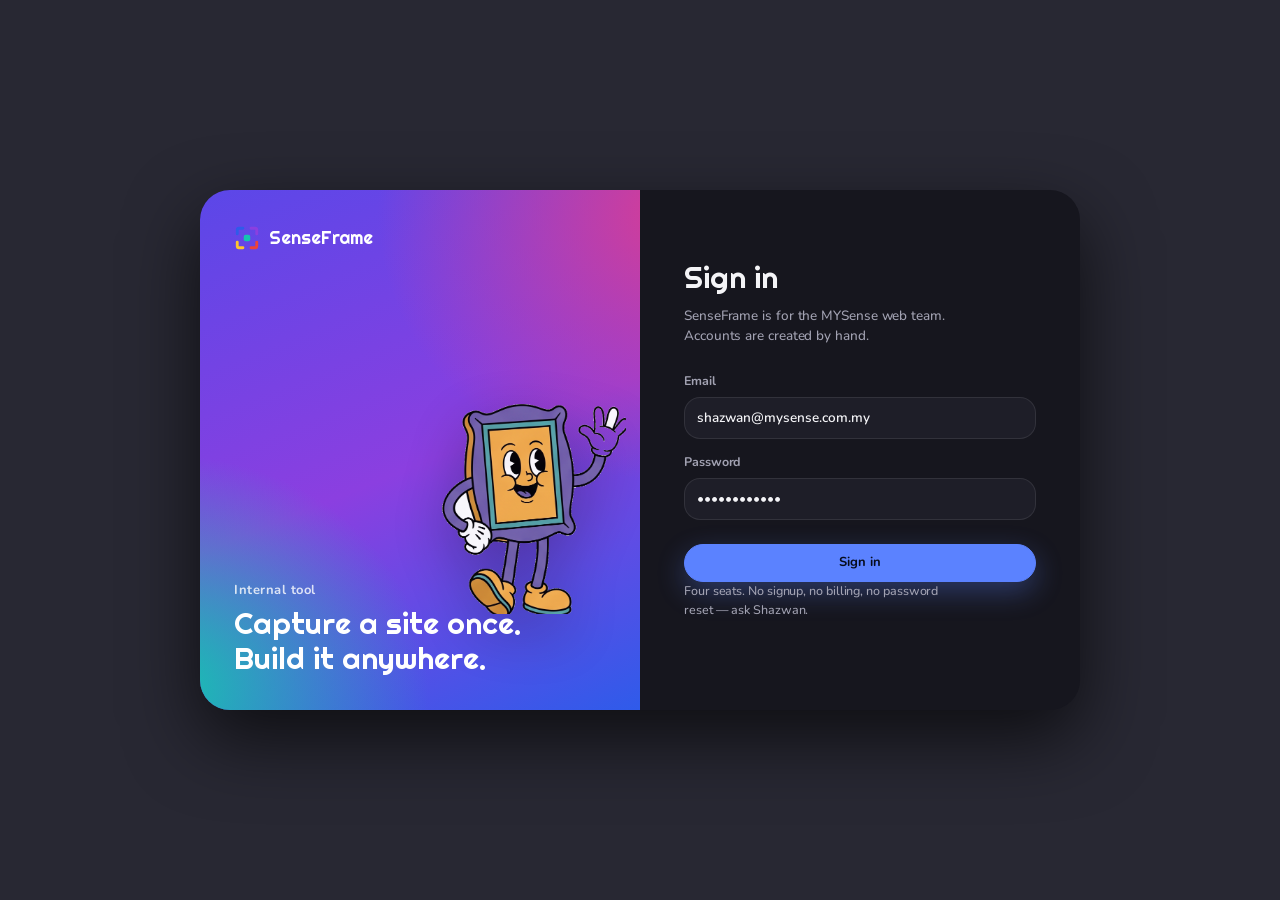
==== index.html @ 90f1ba2b "SenseFrame read-only viewer A static copy of the tool: the template library, every run with its scor" ====
<!DOCTYPE html>
<html lang="en" data-theme="dark">
<head>
<meta charset="utf-8">
<meta name="viewport" content="width=device-width, initial-scale=1">
<title>SenseFrame</title>
<link rel="preconnect" href="https://fonts.googleapis.com">
<link rel="preconnect" href="https://fonts.gstatic.com" crossorigin>
<link href="https://fonts.googleapis.com/css2?family=Righteous&family=Nunito:ital,wght@0,300..900;1,300..900&display=swap" rel="stylesheet">
<link rel="stylesheet" href="css/tokens.css?v=1795054296">
<link rel="stylesheet" href="css/text-entry.css?v=1795054242">
<link rel="stylesheet" href="css/app.css?v=1795075421">
<link rel="icon" href="assets/logo.svg">
<meta name="robots" content="noindex, nofollow">
<script>window.SF_VIEWER = {
 "built": "19 Nov 2026, 16:07",
 "clones": [
  "angelic-troll-370301-framer-app-rebrand",
  "kairn-framer-website-rebrand",
  "kora-framer-media-rebrand"
 ],
 "credits": 50
};</script>
</head>
<body>

<!-- ============================================================ LOGIN -->
<div class="view" id="view-login">
  <div class="login-card">
    <div class="login-art">
      <div class="mark">
        <img src="assets/logo.svg" width="26" height="26" alt="">
        SenseFrame
      </div>
      <img class="login-mascot" src="assets/mascot/wave.png" alt="Framey waving">
      <div>
        <p>Internal tool</p>
        <h2 class="rise-up">Capture a site once.<br>Build it anywhere.</h2>
      </div>
    </div>
    <div class="login-form">
      <h1>Sign in</h1>
      <p>SenseFrame is for the MYSense web team. Accounts are created by hand.</p>
      <div class="field">
        <label for="email">Email</label>
        <input class="input" id="email" type="email" value="shazwan@mysense.com.my">
      </div>
      <div class="field">
        <label for="pw">Password</label>
        <input class="input" id="pw" type="password" value="............">
      </div>
      <button class="btn btn-primary btn-block" id="do-login" style="margin-top:10px">Sign in</button>
      <p class="login-note">Four seats. No signup, no billing, no password reset — ask Shazwan.</p>
    </div>
  </div>
</div>

<!-- ============================================================== APP -->
<div class="view" id="view-app" hidden>
<div class="shell">

  <!-- sidebar -->
  <aside class="sidebar">
    <div class="brand"><img src="assets/logo.svg" width="22" height="22" alt=""> SenseFrame</div>

    <div class="nav-group">
      <button class="nav-item is-active" data-goto="empty">
        <svg width="15" height="15" viewBox="0 0 24 24" fill="none" stroke="currentColor" stroke-width="1.8"><path d="M12 5v14M5 12h14"/></svg>
        New capture
      </button>
      <button class="nav-item" data-goto="runs">
        <svg width="15" height="15" viewBox="0 0 24 24" fill="none" stroke="currentColor" stroke-width="1.8"><rect x="3" y="4" width="18" height="16" rx="2"/><path d="M3 9h18"/></svg>
        Runs <span class="nav-count" id="runs-count"></span>
      </button>
    </div>

    <div class="nav-group">
      <h3>Outputs</h3>
      <button class="nav-item">
        <svg width="15" height="15" viewBox="0 0 24 24" fill="none" stroke="currentColor" stroke-width="1.8"><path d="M4 7h16M4 12h16M4 17h10"/></svg>
        Elementor packs
      </button>
      <button class="nav-item">
        <svg width="15" height="15" viewBox="0 0 24 24" fill="none" stroke="currentColor" stroke-width="1.8"><path d="M14 3v5h5"/><path d="M19 8v11a2 2 0 0 1-2 2H7a2 2 0 0 1-2-2V5a2 2 0 0 1 2-2h7z"/></svg>
        Build guides
      </button>
      <button class="nav-item">
        <svg width="15" height="15" viewBox="0 0 24 24" fill="none" stroke="currentColor" stroke-width="1.8"><circle cx="12" cy="12" r="9"/><path d="M12 7v5l3 2"/></svg>
        History
      </button>
    </div>

    <div class="nav-group">
      <h3>Setup</h3>
      <button class="nav-item">
        <svg width="15" height="15" viewBox="0 0 24 24" fill="none" stroke="currentColor" stroke-width="1.8"><circle cx="12" cy="12" r="3"/><path d="M19.4 15a1.6 1.6 0 0 0 .3 1.8l.1.1a2 2 0 1 1-2.8 2.8l-.1-.1a1.6 1.6 0 0 0-2.7 1.1V21a2 2 0 1 1-4 0v-.1A1.6 1.6 0 0 0 7 19.4a1.6 1.6 0 0 0-1.8.3l-.1.1a2 2 0 1 1-2.8-2.8l.1-.1A1.6 1.6 0 0 0 3 15a2 2 0 1 1 0-4 1.6 1.6 0 0 0 1.5-1 1.6 1.6 0 0 0-.3-1.8l-.1-.1a2 2 0 1 1 2.8-2.8l.1.1A1.6 1.6 0 0 0 9 4.6 2 2 0 1 1 13 3a1.6 1.6 0 0 0 1 1.5 1.6 1.6 0 0 0 1.8-.3l.1-.1a2 2 0 1 1 2.8 2.8l-.1.1a1.6 1.6 0 0 0-.3 1.8V9a1.6 1.6 0 0 0 1.5 1 2 2 0 1 1 0 4 1.6 1.6 0 0 0-1.4 1z"/></svg>
        WordPress sites
      </button>
      <button class="nav-item">
        <svg width="15" height="15" viewBox="0 0 24 24" fill="none" stroke="currentColor" stroke-width="1.8"><path d="M9 11l3 3 8-8"/><path d="M20 12v7a2 2 0 0 1-2 2H6a2 2 0 0 1-2-2V6a2 2 0 0 1 2-2h9"/></svg>
        House rules
      </button>
    </div>

    <div class="mascot"><img src="assets/mascot/point-up.png" alt=""></div>

    <div class="sidebar-foot">
      <div class="theme-toggle" id="theme">
        <button data-theme-set="light" class="is-on">
          <svg width="13" height="13" viewBox="0 0 24 24" fill="none" stroke="currentColor" stroke-width="1.8"><circle cx="12" cy="12" r="4"/><path d="M12 2v2M12 20v2M4.9 4.9l1.4 1.4M17.7 17.7l1.4 1.4M2 12h2M20 12h2M4.9 19.1l1.4-1.4M17.7 6.3l1.4-1.4"/></svg>
          Light
        </button>
        <button data-theme-set="dark">
          <svg width="13" height="13" viewBox="0 0 24 24" fill="none" stroke="currentColor" stroke-width="1.8"><path d="M21 12.8A9 9 0 1 1 11.2 3a7 7 0 0 0 9.8 9.8z"/></svg>
          Dark
        </button>
      </div>
      <div class="who">
        <img class="avatar" src="assets/avatars/fox.png" alt="">
        <div>
          <strong>Shazwan</strong>
          <span>shazwan@mysense.com.my</span>
        </div>
      </div>
    </div>
  </aside>

  <!-- main -->
  <div class="main">

    <!-- ------------------------------------------------ empty state -->
    <div class="pane" id="pane-empty">
      <div class="hero">
        <h2 data-wipe>Paste a link<br><span class="tint">to begin</span></h2>
        <p>SenseFrame measures the page, rebuilds it, and writes the Elementor pack.</p>
        <div class="url-bar">
          <svg width="16" height="16" viewBox="0 0 24 24" fill="none" stroke="var(--text-faint)" stroke-width="1.8"><path d="M10 13a5 5 0 0 0 7.5.5l3-3a5 5 0 0 0-7-7l-1.7 1.7"/><path d="M14 11a5 5 0 0 0-7.5-.5l-3 3a5 5 0 0 0 7 7l1.7-1.7"/></svg>
          <input id="url" type="url" placeholder="https://kora.framer.media" value="https://kora.framer.media">
          <button class="btn btn-primary btn-sm" id="do-capture">Capture</button>
        </div>
        <p class="url-hint">Framer, Webflow, WordPress and static pages. WebGL and image shots are not clonable.</p>
        <img class="hero-buddy" src="assets/mascot/measure.png" alt="">
      </div>

      <div class="tpl-strip">
        <div class="tpl-head">
          <img class="strip-buddy" src="assets/mascot/point-right.png" alt="">
          <h3>Or start from a template</h3>
          <span id="tpl-count"></span>
        </div>
        <div class="tpl-sections" id="tpl-sections"></div>
      </div>

      <div class="recent">
        <div class="recent-head">
          <h3>Recent runs</h3>
          <span id="run-count"></span>
        </div>
        <div class="run-grid" id="run-grid"></div>
      </div>
    </div>

    <!-- ------------------------------------------------- runs list -->
    <div class="pane" id="pane-runs" hidden>
      <div class="recent" style="border-top:0">
        <div class="recent-head">
          <h3>Runs</h3>
          <button class="btn btn-sm" id="runs-new">New capture</button>
        </div>
        <div class="run-grid" id="runs-grid"></div>
      </div>
    </div>

    <!-- -------------------------------------------------- run view -->
    <div class="pane" id="pane-run" hidden>

      <div class="topbar">
        <h1 id="run-title">Run</h1>
        <span class="chip" id="run-stack">—</span>
        <span class="chip" id="run-url">—</span>
        <span class="chip" id="run-fidelity"><span class="dot"></span> —</span>
        <div class="spacer"></div>
        <button class="btn btn-sm" id="act-edit">Edit content</button>
        <button class="btn btn-sm" id="act-open">Preview</button>
        <button class="btn btn-sm" id="act-qc">Checklist</button>
        <button class="btn btn-sm btn-primary" id="act-elementor">Generate Elementor pack</button>
      </div>

      <div class="stepper" id="stepper"></div>

      <div class="run-body">

        <div class="col col-list">
          <div class="col-head">
            <h3>Sections</h3>
            <div class="spacer"></div>
            <span class="chip" id="sec-count">0</span>
          </div>
          <div class="scroller" id="sections"></div>
        </div>

        <div class="col">
          <div class="compare">
            <div class="frame">
              <div class="frame-head"><h4>Source</h4><span class="chip">1440 &times; 900</span></div>
              <div class="shot" id="shot-src"></div>
            </div>
            <div class="frame">
              <div class="frame-head"><h4>Clone</h4><span class="chip" id="shot-score">—</span></div>
              <div class="shot" id="shot-cln"></div>
              <div class="delta" id="delta" hidden></div>
            </div>
          </div>

          <div class="scrub">
            <div class="scrub-head">
              <h4>Section scores</h4>
              <div class="spacer"></div>
              <span class="chip">worst first in the rail</span>
            </div>
            <div class="ticks" id="ticks"></div>
          </div>
        </div>

        <div class="col col-rail">
          <div class="col-head"><h3>Capture</h3></div>
          <div class="scroller" style="padding:0">
            <div class="rail-block">
              <h4>Measured</h4>
              <div id="rail-facts"></div>
            </div>
            <div class="rail-block">
              <h4>Motion</h4>
              <div id="rail-motion"></div>
            </div>
            <div class="rail-block">
              <h4>Flags</h4>
              <div id="rail-flags"></div>
            </div>
            <img class="rail-buddy" src="assets/mascot/blueprint.png" alt="">
            <div class="rail-actions">
              <button class="btn btn-sm btn-block" id="act-repair">Run repair loop</button>
              <button class="btn btn-sm btn-block" id="act-rescore">Re-clone and score</button>
            </div>
          </div>
        </div>

      </div>
    </div>

    <!-- ---------------------------------------------- preview workspace -->
    <div class="pane" id="pane-preview" hidden>

      <div class="topbar">
        <button class="btn btn-sm" id="pv-back">&larr; Run</button>
        <h1 id="pv-title">Preview</h1>
        <div class="seg seg-sm" id="pv-which">
          <button class="is-on" data-which="rebrand">Your version</button>
          <button data-which="plain">Template clone</button>
        </div>
        <div class="spacer"></div>
        <button class="btn btn-sm" id="pv-reload">Reload</button>
        <button class="btn btn-sm" id="pv-edit">Edit content</button>
        <button class="btn btn-sm" id="pv-tab">Open in a tab</button>
      </div>

      <div class="work">
        <div class="work-desk">
          <div class="chrome">
            <div class="chrome-bar">
              <i class="tl r"></i><i class="tl y"></i><i class="tl g"></i>
              <span class="chrome-url" id="pv-url">—</span>
              <span class="chrome-size" id="pv-size">1440 wide</span>
            </div>
            <div class="chrome-view" id="pv-desk-box">
              <iframe id="pv-desk" title="Desktop preview"></iframe>
            </div>
          </div>
        </div>

        <div class="work-phone">
          <div class="phone" id="pv-phone-box">
            <div class="phone-frame">
              <span class="phone-island"></span>
              <iframe id="pv-phone" title="Phone preview"></iframe>
            </div>
          </div>
          <p class="phone-label">iPhone 17 Pro &middot; 402 &times; 874</p>
        </div>
      </div>
    </div>

  </div>
</div>
</div>

<!-- ======================================================= TEMPLATE MODAL -->
<div class="modal" id="tpl-modal" hidden>
  <div class="modal-card">
    <button class="modal-x" id="tpl-close" aria-label="Close">&times;</button>

    <div class="modal-left">
      <img id="tpl-thumb" alt="">
      <div class="modal-left-body">
        <h3 id="tpl-name">Template</h3>
        <p id="tpl-note"></p>
        <div class="modal-facts" id="tpl-facts"></div>
        <h4>Sections</h4>
        <ol class="modal-outline" id="tpl-outline"></ol>
      </div>
    </div>

    <div class="modal-right">
      <h2>Make it yours</h2>
      <p class="modal-sub">The layout and motion stay. Everything below is replaced.</p>

      <div class="field"><label for="b-name">Website name</label>
        <input class="input" id="b-name" placeholder="Klinik Suzana"></div>
      <div class="field"><label for="b-what">What is it</label>
        <input class="input" id="b-what" placeholder="Aesthetic and skin clinic in Johor Bahru"></div>
      <div class="field"><label for="b-who">Who is it for</label>
        <input class="input" id="b-who" placeholder="Women 25-45 looking for skin treatments"></div>
      <div class="field"><label for="b-goal">Primary action</label>
        <input class="input" id="b-goal" placeholder="Book a consultation on WhatsApp"></div>

      <div class="field">
        <label>Brand colours</label>
        <div class="pickers" id="b-colors"></div>
        <p class="hint" id="contrast-note">Tokens re-map through these. Contrast is checked before emit.</p>
      </div>

      <div class="field">
        <label>Type</label>
        <div class="pick"><label for="b-display">Display</label>
          <select class="select" id="b-display"></select></div>
        <div class="pick"><label for="b-body">Body</label>
          <select class="select" id="b-body"></select></div>
      </div>

      <div class="field"><label for="b-photos">Replacement photos</label>
        <input class="input" id="b-photos" placeholder="malaysian clinic interior">
        <p class="hint">The template's photographs are never reused. This decides what takes their place.</p></div>

      <div class="field">
        <label>Copy</label>
        <div class="seg" id="b-copy">
          <button class="is-on" data-copy="write">I will write it</button>
          <button data-copy="draft">Draft it from the brief</button>
        </div>
        <p class="hint">Voice and structure only. No prices, hours or claims unless you give them.</p>
      </div>

      <button class="btn btn-primary btn-block" id="tpl-use">Use this template</button>
    </div>
  </div>
</div>

<!-- ========================================================= EDITOR -->
<div class="modal" id="editor" hidden>
  <div class="edit-card">
    <img class="edit-buddy" src="assets/mascot/hold-card.png" alt="">
    <div class="job-head">
      <h3>Edit content</h3>
      <div class="spacer"></div>
      <button class="btn btn-sm" id="edit-cancel">Cancel</button>
      <button class="btn btn-sm btn-primary" id="edit-save">Save and rebuild</button>
    </div>

    <div class="edit-tabs">
      <button class="edit-tab is-on" data-tab="brand">Brand</button>
      <button class="edit-tab" data-tab="copy">Copy</button>
    </div>

    <div class="edit-body" id="edit-brand">
      <label>Business name<input id="e-name" placeholder="e.g. Novo Clinic"></label>
      <label>What they do<input id="e-what" placeholder="e.g. aesthetic clinic in Bangsar"></label>
      <label>Who it is for<input id="e-who" placeholder="e.g. women 28-45 in Klang Valley"></label>
      <label>What you want visitors to do<input id="e-action" placeholder="e.g. book a consultation"></label>
      <div class="edit-row">
        <label>Page<input type="color" id="e-page"></label>
        <label>Text<input type="color" id="e-text"></label>
        <label>Accent<input type="color" id="e-accent"></label>
      </div>
      <div class="edit-row">
        <label>Display font<input id="e-display" placeholder="Manrope"></label>
        <label>Body font<input id="e-body" placeholder="Inter"></label>
      </div>
      <label>Stock image search<input id="e-imgq" placeholder="e.g. malaysian clinic interior">
        <small>Template photos are always replaced. This decides what replaces them.</small></label>
      <div class="edit-row">
        <label>Phone / WhatsApp<input id="e-phone" placeholder="+60 12 345 6789"></label>
        <label>Email<input id="e-email" placeholder="hello@clinic.com"></label>
      </div>
      <label>Address<input id="e-address" placeholder="12 Jalan Molek 1/4, 81100 Johor Bahru">
        <small>The template's own phone, inbox and WhatsApp link are replaced with these.
          Without them the checklist cannot tell the client's contact details from the template's.</small></label>
    </div>

    <div class="edit-body" id="edit-copy" hidden>
      <div class="edit-copy-head">
        <div class="edit-draft-row">
          <select id="edit-sec"></select>
          <button class="btn btn-sm" id="edit-draft">Draft from the brief</button>
        </div>
        <small id="edit-copy-note"></small>
        <small id="edit-draft-note"></small>
      </div>
      <div id="edit-fields"></div>
    </div>
  </div>
</div>

<!-- ========================================================= CHECKLIST -->
<div class="modal" id="qc" hidden>
  <div class="qc-card">
    <img class="qc-buddy" src="assets/mascot/hold-card.png" alt="">
    <div class="job-head">
      <h3>Pre-launch checklist</h3>
      <div class="spacer"></div>
      <span class="chip" id="qc-tally"></span>
      <button class="btn btn-sm" id="qc-close">Close</button>
      <button class="btn btn-sm" id="qc-again">Run again</button>
      <button class="btn btn-sm btn-warn" id="qc-go" hidden>Export anyway</button>
    </div>
    <p class="qc-sub" id="qc-sub"></p>
    <div class="qc-list" id="qc-list"></div>
  </div>
</div>

<!-- ============================================================ JOB -->
<div class="modal" id="job" hidden>
  <div class="job-card">
    <img class="job-buddy" id="job-buddy" src="assets/mascot/think.png" alt="">
    <div class="job-head">
      <span class="spin" id="job-spin"></span>
      <h3 id="job-title">Working</h3>
      <div class="spacer"></div>
      <button class="btn btn-sm" id="job-close">Close</button>
    </div>
    <div class="job-steps" id="job-steps"></div>
    <pre class="job-log" id="job-log"></pre>
  </div>
</div>

<script src="js/text-entry.js?v=1795054242"></script>
<script src="js/app.js?v=1795075497"></script>
<script src="js/rise.js?v=1795056075"></script>
</body>
</html>
---- css/tokens.css ----
/* SenseFrame tokens.

   The look is bento-dashboard: a quiet canvas carrying vivid, confident cards.
   Colour is not decoration here — each surface role owns a hue, so a pricing
   card and a capture card are told apart at a glance rather than by reading.

   The spectrum runs MYSense blue → violet → magenta → red → orange → amber →
   lime → teal, which gives nine fills that differ in hue AND lightness, so
   nothing relies on colour alone.

   Type: Righteous carries display (one weight by design, so hierarchy comes
   from size and colour), Nunito carries everything else across 300–900. */

:root {
  /* ---- the spectrum: card fills, always with --on-<hue> for text */
  --blue:      #2F5BEA;  --on-blue:    #FFFFFF;
  --indigo:    #5B47E8;  --on-indigo:  #FFFFFF;
  --violet:    #8B3FE0;  --on-violet:  #FFFFFF;
  --magenta:   #D63D96;  --on-magenta: #FFFFFF;
  --red:       #EE4338;  --on-red:     #FFFFFF;
  --orange:    #FF8A2B;  --on-orange:  #2A1400;
  --amber:     #FFC42E;  --on-amber:   #2E2200;
  --lime:      #A8DA2E;  --on-lime:    #1E2A00;
  --teal:      #15C4B0;  --on-teal:    #00241F;

  /* soft washes of the same hues, for tinted panels on a light canvas */
  --blue-soft:    rgba(47, 91, 234, .10);
  --violet-soft:  rgba(139, 63, 224, .10);
  --magenta-soft: rgba(214, 61, 150, .10);
  --amber-soft:   rgba(255, 196, 46, .16);
  --lime-soft:    rgba(168, 218, 46, .16);
  --teal-soft:    rgba(21, 196, 176, .12);

  /* ---- canvas */
  --bg:          #F2F2F6;
  --surface:     #FFFFFF;
  --surface-2:   #F8F8FB;
  --surface-3:   #ECECF1;
  --sidebar:     #FFFFFF;
  --ink-card:    #15151C;   /* the dark card that appears on a light canvas */
  --on-ink:      #F4F4F7;

  --line:        rgba(16, 16, 28, .08);
  --line-firm:   rgba(16, 16, 28, .16);

  --text:        #15151C;
  --text-muted:  #5E5E6B;
  --text-faint:  #8E8E9C;

  --accent:      var(--blue);
  --accent-hover:#2449C9;
  --accent-soft: var(--blue-soft);
  --accent-text: #FFFFFF;

  --good:        #0F9A6A;
  --good-soft:   rgba(15, 154, 106, .12);
  --warn:        #B2741A;
  --warn-soft:   rgba(255, 196, 46, .20);
  --bad:         #CC2F26;
  --bad-soft:    rgba(238, 67, 56, .12);

  --shadow-sm:   0 1px 2px rgba(16, 16, 30, .05);
  --shadow-md:   0 2px 8px rgba(16, 16, 30, .07), 0 12px 32px rgba(16, 16, 30, .07);
  --shadow-lg:   0 28px 72px rgba(16, 16, 30, .20);
  --shadow-pop:  0 10px 28px rgba(47, 91, 234, .26);

  /* generous radii — the references are all heavily rounded */
  --r-sm: 10px;
  --r-md: 16px;
  --r-lg: 22px;
  --r-xl: 30px;
  --r-pill: 980px;

  --sidebar-w: 236px;
  --rail-w: 296px;

  --font:      "Nunito", -apple-system, BlinkMacSystemFont, "Segoe UI", sans-serif;
  --font-disp: "Righteous", "Nunito", -apple-system, sans-serif;

  --ease: cubic-bezier(.22, .9, .3, 1);
  --ease-pop: cubic-bezier(.34, 1.56, .64, 1);
}

/* Dark is the reference look's home: near-black canvas, the spectrum unchanged
   so a card reads the same in both themes. */
:root[data-theme="dark"] {
  --bg:          #0B0B10;
  --surface:     #16161E;
  --surface-2:   #1E1E28;
  --surface-3:   #282833;
  --sidebar:     #101017;
  --ink-card:    #F4F4F7;
  --on-ink:      #15151C;

  --line:        rgba(255, 255, 255, .09);
  --line-firm:   rgba(255, 255, 255, .20);

  --text:        #F4F4F7;
  --text-muted:  #A2A2B2;
  --text-faint:  #71717F;

  --accent:      #5B82FF;
  --accent-hover:#7B9BFF;
  --accent-soft: rgba(91, 130, 255, .16);
  --accent-text: #060C1C;

  --blue-soft:    rgba(91, 130, 255, .16);
  --violet-soft:  rgba(167, 108, 240, .16);
  --magenta-soft: rgba(232, 102, 176, .16);
  --amber-soft:   rgba(255, 196, 46, .18);
  --lime-soft:    rgba(168, 218, 46, .18);
  --teal-soft:    rgba(21, 196, 176, .18);

  --good:        #35CE92;
  --good-soft:   rgba(53, 206, 146, .16);
  --warn:        #FFC42E;
  --warn-soft:   rgba(255, 196, 46, .18);
  --bad:         #FF6B60;
  --bad-soft:    rgba(255, 107, 96, .16);

  --shadow-sm:   0 1px 2px rgba(0, 0, 0, .5);
  --shadow-md:   0 2px 8px rgba(0, 0, 0, .45), 0 12px 32px rgba(0, 0, 0, .38);
  --shadow-lg:   0 28px 72px rgba(0, 0, 0, .65);
  --shadow-pop:  0 10px 28px rgba(91, 130, 255, .32);
}

@media (prefers-color-scheme: dark) {
  :root:not([data-theme="light"]) {
    --bg:          #0B0B10;
    --surface:     #16161E;
    --surface-2:   #1E1E28;
    --surface-3:   #282833;
    --sidebar:     #101017;
    --ink-card:    #F4F4F7;
    --on-ink:      #15151C;

    --line:        rgba(255, 255, 255, .09);
    --line-firm:   rgba(255, 255, 255, .20);

    --text:        #F4F4F7;
    --text-muted:  #A2A2B2;
    --text-faint:  #71717F;

    --accent:      #5B82FF;
    --accent-hover:#7B9BFF;
    --accent-soft: rgba(91, 130, 255, .16);
    --accent-text: #060C1C;

    --blue-soft:    rgba(91, 130, 255, .16);
    --violet-soft:  rgba(167, 108, 240, .16);
    --magenta-soft: rgba(232, 102, 176, .16);
    --amber-soft:   rgba(255, 196, 46, .18);
    --lime-soft:    rgba(168, 218, 46, .18);
    --teal-soft:    rgba(21, 196, 176, .18);

    --good:        #35CE92;
    --good-soft:   rgba(53, 206, 146, .16);
    --warn:        #FFC42E;
    --warn-soft:   rgba(255, 196, 46, .18);
    --bad:         #FF6B60;
    --bad-soft:    rgba(255, 107, 96, .16);

    --shadow-sm:   0 1px 2px rgba(0, 0, 0, .5);
    --shadow-md:   0 2px 8px rgba(0, 0, 0, .45), 0 12px 32px rgba(0, 0, 0, .38);
    --shadow-lg:   0 28px 72px rgba(0, 0, 0, .65);
    --shadow-pop:  0 10px 28px rgba(91, 130, 255, .32);
  }
}
---- css/text-entry.css ----
/* Text entry kit: heading wipe, badge bar, rolling counter.
   From the Ventrix Framer template as rebuilt for SJMC (Oct 2026). See README.md. */

:root {
  --te-bar1: #45cedb;      /* first bar: the accent colour */
  --te-bar2: #0a3c83;      /* second bar: usually the section background or heading colour */
  --te-badge-bg: #0a3c83;  /* badge bar */
  --te-badge-ink: #0a3c83; /* badge text before the bar arrives */
  --te-badge-ink-in: #45cedb; /* badge text once the bar is in */
}

/* ---- heading wipe: <h2 data-wipe>Line one<br>Line two</h2> */
[data-wipe] { display: flex; flex-direction: column; align-items: flex-start; }
.te-line { position: relative; display: block; max-width: 100%; overflow: hidden; padding-bottom: .1771em; }
.te-text { position: relative; z-index: 1; display: block; }
.te-line i { position: absolute; inset: 0; transform: translateX(-100%); }
/* the bar, and riding along just to its right, the cover that still hides the
   rest of the line. One transform moves both, so they stay in step. */
.te-line .te-b1 { z-index: 2; background: var(--te-bar1); }
.te-line .te-b1::after {
  content: ""; position: absolute; left: 100%; top: 0; width: 400%; height: 100%;
  background: var(--te-bar2);
}
.te-nofx .te-line i { display: none; }

/* ---- badge: <span data-badge>Line one<br>Line two</span> */
[data-badge] { display: inline-flex; flex-direction: column; align-items: flex-start; }
.te-bl { position: relative; display: block; padding: 0 12px; overflow: clip; }
.te-bl i { position: absolute; top: 0; left: -10px; width: 1px; height: 100%; background: var(--te-badge-bg); transition: left .38s cubic-bezier(.44, 0, .56, 1), width .38s cubic-bezier(.44, 0, .56, 1); }
.te-bl b { position: relative; z-index: 1; display: block; font-weight: inherit; white-space: pre; color: var(--te-badge-ink); transition: color .38s cubic-bezier(.44, 0, .56, 1); }
[data-badge].te-in .te-bl i { left: 0; width: 100%; }
[data-badge].te-in .te-bl b { color: var(--te-badge-ink-in); }

/* ---- rolling counter: <span data-count="442" data-suffix="+"></span> */
[data-count] { display: inline-flex; align-items: flex-start; line-height: 1; }
.te-dg { display: block; height: 1em; overflow: hidden; }
.te-col { display: flex; flex-direction: column; transition: transform 1.15s cubic-bezier(.76, 0, .24, 1); }
.te-col span { display: block; height: 1em; line-height: 1; }

@media (prefers-reduced-motion: reduce) {
  .te-line i { display: none; }
  .te-bl i, .te-bl b, .te-col { transition: none; }
}
---- css/app.css ----
*, *::before, *::after { box-sizing: border-box; }

html, body { height: 100%; }

body {
  margin: 0;
  font-family: var(--font);
  font-size: 13.5px;
  line-height: 1.5;
  letter-spacing: -0.006em;
  color: var(--text);
  background: var(--bg);
  -webkit-font-smoothing: antialiased;
  text-rendering: optimizeLegibility;
}

[hidden] { display: none !important; }

button { font: inherit; color: inherit; cursor: pointer; }
input, select { font: inherit; color: inherit; }

.view { min-height: 100vh; }

/* ---------------------------------------------------------------- login */

#view-login {
  display: grid;
  place-items: center;
  padding: 32px 16px;
  background: var(--surface-3);
}

.login-card {
  display: grid;
  grid-template-columns: 1fr 1fr;
  width: min(880px, 100%);
  min-height: 460px;
  background: var(--surface);
  border-radius: var(--r-xl);
  box-shadow: var(--shadow-lg);
  overflow: hidden;
}

.login-art {
  position: relative;
  padding: 30px;
  display: flex;
  flex-direction: column;
  justify-content: space-between;
  background:
    radial-gradient(120% 90% at 8% 6%, var(--grad-c) 0%, transparent 56%),
    linear-gradient(152deg, var(--grad-b) 0%, var(--grad-a) 100%);
  color: #fff;
}

.login-art .mark { display: flex; align-items: center; gap: 9px; font-weight: 600; }
.login-art p { margin: 0 0 6px; font-size: 13px; opacity: .74; }
.login-art h2 { margin: 0; font-size: 25px; line-height: 1.24; font-weight: 600; letter-spacing: -.01em; max-width: 15ch; }

.login-form { padding: 46px 44px; display: flex; flex-direction: column; justify-content: center; }
.login-form h1 { margin: 0 0 6px; font-size: 25px; font-weight: 600; letter-spacing: -.02em; }
.login-form > p { margin: 0 0 26px; color: var(--text-muted); max-width: 34ch; }

.field { margin-bottom: 14px; }
.field label { display: block; margin-bottom: 6px; font-size: 12.5px; font-weight: 500; color: var(--text-muted); }

.input {
  width: 100%;
  padding: 10px 12px;
  background: var(--surface-2);
  border: 1px solid var(--line);
  border-radius: var(--r-sm);
  outline: none;
  transition: border-color .14s, box-shadow .14s;
}
.input:focus { border-color: var(--accent); box-shadow: 0 0 0 3px var(--accent-soft); }
.input::placeholder { color: var(--text-faint); }

.btn {
  display: inline-flex; align-items: center; justify-content: center; gap: 8px;
  padding: 8px 15px;
  border: 1px solid var(--line);
  border-radius: var(--r-pill);
  font-size: 13px; font-weight: 500; letter-spacing: -.008em;
  background: var(--surface);
  transition: background .14s, border-color .14s, transform .08s;
}
.btn:hover { background: var(--surface-3); border-color: var(--line-firm); }
.btn:active { transform: translateY(1px); }
.btn-primary { background: var(--accent); border-color: var(--accent); color: var(--accent-text); }
.btn-primary:hover { background: var(--accent-hover); border-color: var(--accent-hover); }
.btn-block { width: 100%; }
.btn-sm { padding: 6px 11px; font-size: 13px; }

.login-note { margin: 18px 0 0; font-size: 12.5px; color: var(--text-faint); }

/* ------------------------------------------------------------ app shell */

.shell { display: grid; grid-template-columns: var(--sidebar-w) 1fr; height: 100vh; overflow: hidden; }

.sidebar {
  display: flex; flex-direction: column; min-height: 0; overflow-y: auto;
  padding: 18px 12px 14px;
  background: var(--sidebar);
  border-right: 1px solid var(--line);
}

.brand { display: flex; align-items: center; gap: 9px; padding: 2px 8px 22px;
         font-size: 14.5px; font-weight: 600; letter-spacing: -.02em; }
.brand-dot {
  width: 19px; height: 19px; border-radius: 5.5px; flex: none;
  background: var(--text);
  position: relative;
}
.brand-dot::after {
  content: ""; position: absolute; inset: 5px 5px auto 5px; height: 2px;
  border-radius: 2px; background: var(--surface);
  box-shadow: 0 4px 0 var(--surface), 0 8px 0 var(--surface);
}

.nav-group { margin-bottom: 16px; }
.nav-group h3 {
  margin: 0 0 4px; padding: 0 9px;
  font-size: 11.5px; font-weight: 500; color: var(--text-faint);
}

.nav-item {
  display: flex; align-items: center; gap: 10px;
  width: 100%;
  padding: 6px 9px;
  border: 0; background: none; border-radius: var(--r-sm);
  color: var(--text-muted); text-align: left;
  font-size: 13.5px;
  transition: background .13s, color .13s;
}
.nav-item:hover { background: var(--surface-2); color: var(--text); }
.nav-item.is-active { background: var(--surface-3); color: var(--text); font-weight: 500; }
.nav-item svg { flex: none; opacity: .85; }
.nav-count { margin-left: auto; font-size: 12px; color: var(--text-faint); }

.sidebar-foot { margin-top: auto; display: grid; gap: 10px; }

.theme-toggle {
  display: grid; grid-template-columns: 1fr 1fr; gap: 3px;
  padding: 3px;
  background: var(--surface-2);
  border: 1px solid var(--line);
  border-radius: var(--r-pill);
}
.theme-toggle button {
  display: flex; align-items: center; justify-content: center; gap: 6px;
  padding: 6px 8px;
  border: 0; border-radius: var(--r-pill);
  background: none; color: var(--text-muted);
  font-size: 13px;
  transition: background .14s, color .14s, box-shadow .14s;
}
.theme-toggle button.is-on { background: var(--surface); color: var(--text); box-shadow: var(--shadow-sm); font-weight: 500; }

.who { display: flex; align-items: center; gap: 9px; padding: 7px 8px; border-top: 1px solid var(--line); padding-top: 12px; }
.avatar {
  width: 27px; height: 27px; border-radius: 50%; flex: none;
  display: grid; place-items: center;
  background: var(--surface-3); color: var(--text-muted);
  font-size: 11.5px; font-weight: 600; letter-spacing: 0;
}
.who div { min-width: 0; }
.who strong { display: block; font-size: 13px; font-weight: 500; }
.who span { display: block; font-size: 12px; color: var(--text-faint); overflow: hidden; text-overflow: ellipsis; white-space: nowrap; }

.main { display: flex; flex-direction: column; min-width: 0; min-height: 0; }

.topbar {
  display: flex; align-items: center; gap: 10px;
  padding: 13px 22px;
  border-bottom: 1px solid var(--line);
  background: var(--surface);
}
.topbar h1 { margin: 0; font-size: 15.5px; font-weight: 600; letter-spacing: -.02em; }
.topbar .spacer { margin-left: auto; }

.chip {
  display: inline-flex; align-items: center; gap: 5px;
  padding: 2px 8px;
  border-radius: var(--r-pill);
  background: var(--surface-3);
  border: 0;
  font-size: 11.5px; font-weight: 500; color: var(--text-muted);
}
.chip-good { background: var(--good-soft); border-color: transparent; color: var(--good); }
.chip-warn { background: var(--warn-soft); border-color: transparent; color: var(--warn); }
.chip-bad  { background: var(--bad-soft);  border-color: transparent; color: var(--bad); }
.chip-live { background: var(--live); border-color: transparent; color: #1A2100; font-weight: 500; }

.dot { width: 6px; height: 6px; border-radius: 50%; background: currentColor; flex: none; }

/* ------------------------------------------------------------ empty pane */

.pane { flex: 1; min-height: 0; }

#pane-empty { display: flex; flex-direction: column; align-items: center; justify-content: center; padding: 40px 24px 60px; overflow-y: auto; }

.hero { width: min(660px, 100%); text-align: center; }
.hero h2 { margin: 0 0 8px; font-size: 34px; font-weight: 600; letter-spacing: -.032em; }
.hero > p { margin: 0 0 26px; color: var(--text-muted); }

.url-bar {
  display: flex; align-items: center; gap: 8px;
  padding: 6px 6px 6px 15px;
  background: var(--surface);
  border: 1px solid var(--line);
  border-radius: var(--r-pill);
  box-shadow: var(--shadow-md);
  transition: border-color .14s, box-shadow .14s;
}
.url-bar:focus-within { border-color: var(--accent); box-shadow: 0 0 0 4px var(--accent-soft), var(--shadow-md); }
.url-bar input { flex: 1; min-width: 0; padding: 8px 0; border: 0; background: none; outline: none; }
.url-bar input::placeholder { color: var(--text-faint); }

.url-hint { margin: 12px 0 0; font-size: 12.5px; color: var(--text-faint); }

.recent { width: min(880px, 100%); margin-top: 52px; }
.recent-head { display: flex; align-items: baseline; gap: 10px; margin-bottom: 12px; }
.recent-head h3 { margin: 0; font-size: 14px; font-weight: 600; }
.recent-head span { font-size: 12.5px; color: var(--text-faint); }

.run-grid { display: grid; grid-template-columns: repeat(auto-fill, minmax(232px, 1fr)); gap: 14px; }

.run-card {
  display: block; width: 100%; text-align: left;
  padding: 0; overflow: hidden;
  background: var(--surface);
  border: 1px solid var(--line);
  border-radius: var(--r-lg);
  box-shadow: var(--shadow-sm);
  transition: box-shadow .18s cubic-bezier(.2,.8,.3,1), transform .18s cubic-bezier(.2,.8,.3,1);
}
.run-card:hover { box-shadow: var(--shadow-md); transform: translateY(-2px); }
.run-body { padding: 11px 13px 13px; }
.run-card .chip { margin-top: 1px; }
.run-card .thumb {
  display: block; width: 100%; aspect-ratio: 16 / 10;
  object-fit: cover; object-position: top center;
  background: var(--surface-3);
}
.run-card strong { display: block; font-size: 13.5px; font-weight: 600;
                   letter-spacing: -.012em; margin-bottom: 2px; }
.run-card p { margin: 0 0 9px; font-size: 12.5px; color: var(--text-faint);
              overflow: hidden; text-overflow: ellipsis; white-space: nowrap; }

/* -------------------------------------------------------------- run pane */

#pane-run { display: flex; flex-direction: column; min-height: 0; }

.stepper { display: flex; align-items: center; gap: 4px; padding: 12px 22px; border-bottom: 1px solid var(--line); background: var(--surface); overflow-x: auto; }
.step { display: flex; align-items: center; gap: 7px; padding: 5px 11px; border-radius: var(--r-pill); font-size: 12.5px; color: var(--text-faint); white-space: nowrap; }
.step .num { width: 17px; height: 17px; border-radius: 50%; display: grid; place-items: center; background: var(--surface-3); font-size: 10.5px; color: var(--text-muted); }
.step.done { color: var(--good); }
.step.done .num { background: var(--good-soft); color: var(--good); }
.step.now { background: var(--accent-soft); color: var(--accent); font-weight: 500; }
.step.now .num { background: var(--accent); color: var(--accent-text); }
.step-sep { width: 14px; height: 1px; background: var(--line-firm); flex: none; }

.run-body { flex: 1; display: grid; grid-template-columns: 250px 1fr var(--rail-w); min-height: 0; }

.col { min-width: 0; min-height: 0; display: flex; flex-direction: column; }
.col-list { border-right: 1px solid var(--line); background: var(--surface); }
.col-rail { border-left: 1px solid var(--line); background: var(--surface); }

.col-head { display: flex; align-items: center; gap: 8px; padding: 13px 15px; border-bottom: 1px solid var(--line); }
.col-head h3 { margin: 0; font-size: 13px; font-weight: 600; }
.col-head .spacer { margin-left: auto; }

.scroller { overflow-y: auto; flex: 1; padding: 8px; }

.sec {
  display: flex; align-items: center; gap: 10px;
  width: 100%; padding: 9px 10px;
  border: 1px solid transparent; border-radius: var(--r-sm);
  background: none; text-align: left;
  transition: background .13s, border-color .13s;
}
.sec:hover { background: var(--surface-2); }
.sec.is-active { background: var(--accent-soft); border-color: transparent; }
.sec.is-active .sec-name { color: var(--accent); font-weight: 500; }
.sec-bar { width: 3px; align-self: stretch; border-radius: 2px; background: var(--good); flex: none; }
.sec-bar.warn { background: var(--warn); }
.sec-bar.bad { background: var(--bad); }
.sec-txt { min-width: 0; flex: 1; }
.sec-name { display: block; font-size: 13px; }
.sec-meta { display: block; font-size: 11.5px; color: var(--text-faint); }
.score { font-size: 12px; font-weight: 500; color: var(--good); flex: none; }
.score.warn { color: var(--warn); }
.score.bad { color: var(--bad); }

.compare { flex: 1; display: grid; grid-template-columns: 1fr 1fr; gap: 14px; padding: 16px; overflow-y: auto; align-content: start; }
.frame { display: flex; flex-direction: column; min-width: 0; }
.frame-head { display: flex; align-items: center; gap: 8px; margin-bottom: 8px; }
.frame-head h4 { margin: 0; font-size: 12.5px; font-weight: 500; color: var(--text-muted); }

/* the mock "screenshot" — deliberately abstract, this is a UI mockup */
.shot {
  border: 1px solid var(--line);
  border-radius: var(--r-md);
  background: var(--surface-2);
  padding: 18px;
  display: grid;
  gap: 9px;
  align-content: start;
  min-height: 268px;
}
.shot .l { height: 9px; border-radius: 4px; background: var(--line-firm); }
.shot .l.xl { height: 17px; width: 78%; background: var(--text-faint); }
.shot .l.lg { height: 13px; width: 58%; background: var(--text-faint); opacity: .7; }
.shot .l.sm { width: 42%; }
.shot .l.xs { width: 26%; }
.shot .box { height: 96px; border-radius: var(--r-sm); background: linear-gradient(140deg, var(--grad-c), var(--grad-b)); opacity: .55; }
.shot .row { display: grid; grid-template-columns: repeat(3, 1fr); gap: 9px; }
.shot .row .l { height: 44px; }
.shot .pill { width: 84px; height: 24px; border-radius: var(--r-pill); background: var(--accent); opacity: .8; }
.shot.is-clone .box { filter: hue-rotate(4deg); }
.shot.is-clone .l.xl { width: 74%; }

.delta {
  margin-top: 10px; padding: 10px 12px;
  background: var(--warn-soft);
  border-radius: var(--r-sm);
  font-size: 12.5px; color: var(--warn);
}
.delta strong { font-weight: 600; }

/* scrubber */
.scrub { border-top: 1px solid var(--line); background: var(--surface); padding: 11px 16px 13px; }
.scrub-head { display: flex; align-items: center; gap: 8px; margin-bottom: 9px; }
.scrub-head h4 { margin: 0; font-size: 12.5px; font-weight: 500; color: var(--text-muted); }
.scrub-head .spacer { margin-left: auto; }
.ticks { display: flex; align-items: flex-end; gap: 3px; height: 34px; }
.tick { flex: 1; border: 0; padding: 0; background: none; display: flex; flex-direction: column; justify-content: flex-end; gap: 4px; }
.tick i { display: block; border-radius: 2px; background: var(--good); opacity: .35; transition: opacity .13s, transform .13s; }
.tick.warn i { background: var(--warn); }
.tick.bad i { background: var(--bad); }
.tick:hover i { opacity: .7; }
.tick.is-on i { opacity: 1; transform: scaleX(1.06); }
.tick span { font-size: 10px; color: var(--text-faint); text-align: center; }

/* rail */
.rail-block { padding: 14px 15px; border-bottom: 1px solid var(--line); }
.rail-block h4 { margin: 0 0 10px; font-size: 12.5px; font-weight: 600; }
.rail-block p { margin: 0; font-size: 12.5px; color: var(--text-muted); }

.swatches { display: grid; grid-template-columns: repeat(4, 1fr); gap: 8px; }
.swatch { display: grid; gap: 5px; justify-items: center; border: 0; background: none; padding: 0; }
.swatch i { width: 100%; height: 34px; border-radius: var(--r-sm); border: 1px solid var(--line); display: block; }
.swatch span { font-size: 11px; color: var(--text-faint); }

.pick { display: grid; grid-template-columns: 78px 1fr; align-items: center; gap: 9px; margin-bottom: 8px; }
.pick label { font-size: 12.5px; color: var(--text-muted); }
.select {
  width: 100%; padding: 6px 9px;
  background: var(--surface-2); border: 1px solid var(--line);
  border-radius: var(--r-sm); outline: none;
}

.flag { display: flex; gap: 9px; padding: 9px 10px; border-radius: var(--r-sm); background: var(--surface-2); margin-bottom: 7px; }
.flag:last-child { margin-bottom: 0; }
.flag i { width: 6px; height: 6px; border-radius: 50%; margin-top: 6px; flex: none; background: var(--warn); }
.flag.stop i { background: var(--bad); }
.flag div { min-width: 0; }
.flag strong { display: block; font-size: 12.5px; font-weight: 500; }
.flag span { display: block; font-size: 11.5px; color: var(--text-faint); }

.rail-actions { padding: 14px 15px; display: grid; gap: 8px; }

/* ------------------------------------------------------------ responsive */

@media (max-width: 1180px) {
  .run-body { grid-template-columns: 216px 1fr; }
  .col-rail { display: none; }
}
@media (max-width: 900px) {
  .shell { grid-template-columns: 1fr; }
  .sidebar { display: none; }
  .run-body { grid-template-columns: 1fr; }
  .col-list { display: none; }
  .compare { grid-template-columns: 1fr; }
  .run-grid { grid-template-columns: 1fr; }
  .login-card { grid-template-columns: 1fr; }
  .login-art { min-height: 180px; }
  .login-form { padding: 32px 26px; }
}

/* ---------------------------------------------------------- template strip */

.tpl-strip { width: min(1040px, 100%); margin-top: 46px; }
.tpl-head { display: flex; align-items: baseline; gap: 10px; margin-bottom: 12px; }
.tpl-head h3 { margin: 0; font-size: 14px; font-weight: 600; }
.tpl-head span { font-size: 12.5px; color: var(--text-faint); }

.tpl-row {
  display: grid; grid-auto-flow: column; grid-auto-columns: 214px;
  gap: 14px; overflow-x: auto; padding: 2px 2px 12px;
  scrollbar-width: thin;
}

.tpl {
  display: block; text-align: left; padding: 0; overflow: hidden;
  background: var(--surface); border: 1px solid var(--line);
  border-radius: var(--r-lg); box-shadow: var(--shadow-sm);
  transition: box-shadow .18s cubic-bezier(.2,.8,.3,1), transform .18s cubic-bezier(.2,.8,.3,1);
}
.tpl:hover { box-shadow: var(--shadow-md); transform: translateY(-2px); }
.tpl img { display: block; width: 100%; aspect-ratio: 16 / 10; object-fit: cover; object-position: top center; background: var(--surface-3); }
.tpl-body { padding: 10px 11px 12px; }
.tpl-body strong { display: block; font-size: 13.5px; font-weight: 600; letter-spacing: -.012em; }
.tpl-body em { display: block; font-style: normal; font-size: 12px; color: var(--text-muted); margin-bottom: 6px; }
.tpl-meta { display: flex; gap: 5px; flex-wrap: wrap; }
.tpl-meta .chip { font-size: 11px; padding: 2px 7px; }

/* ---------------------------------------------------------------- modal */

.modal {
  position: fixed; inset: 0; z-index: 50;
  display: grid; place-items: center;
  padding: 24px;
  background: rgba(12, 14, 20, .52);
  backdrop-filter: blur(3px);
}
.modal-card {
  position: relative;
  display: grid; grid-template-columns: 340px 1fr;
  width: min(1000px, 100%); max-height: calc(100vh - 48px);
  background: var(--surface);
  border-radius: var(--r-xl);
  box-shadow: var(--shadow-lg);
  overflow: hidden;
}
.modal-x {
  position: absolute; top: 12px; right: 14px; z-index: 2;
  width: 30px; height: 30px; padding: 0;
  border: 0; border-radius: 50%;
  background: var(--surface-2); color: var(--text-muted);
  font-size: 19px; line-height: 1;
}
.modal-x:hover { background: var(--surface-3); color: var(--text); }

.modal-left { background: var(--surface-2); border-right: 1px solid var(--line); overflow-y: auto; }
.modal-left img { display: block; width: 100%; aspect-ratio: 16 / 10; object-fit: cover; object-position: top center; }
.modal-left-body { padding: 15px 16px 20px; }
.modal-left-body h3 { margin: 0 0 4px; font-size: 16px; font-weight: 600; }
.modal-left-body p { margin: 0 0 12px; font-size: 12.5px; color: var(--text-muted); }
.modal-left-body h4 { margin: 16px 0 7px; font-size: 12.5px; font-weight: 600; }

.modal-facts { display: grid; gap: 5px; }
.modal-facts div { display: flex; gap: 8px; font-size: 12.5px; }
.modal-facts span { color: var(--text-faint); min-width: 74px; }
.modal-facts b { font-weight: 500; }

.modal-outline { margin: 0; padding-left: 17px; display: grid; gap: 3px; }
.modal-outline li { font-size: 12.5px; color: var(--text-muted); }

.modal-right { padding: 26px 28px 28px; overflow-y: auto; }
.modal-right h2 { margin: 0 0 4px; font-size: 20px; font-weight: 600; letter-spacing: -.018em; }
.modal-sub { margin: 0 0 20px; font-size: 13px; color: var(--text-muted); }
.hint { margin: 7px 0 0; font-size: 12px; color: var(--text-faint); }

.pickers { display: grid; grid-template-columns: repeat(4, 1fr); gap: 8px; }
.picker { display: grid; gap: 5px; justify-items: stretch; }
.picker input[type="color"] {
  width: 100%; height: 36px; padding: 2px;
  border: 1px solid var(--line); border-radius: var(--r-sm);
  background: var(--surface-2); cursor: pointer;
}
.picker span { font-size: 11px; color: var(--text-faint); text-align: center; }

.seg { display: grid; grid-auto-flow: column; gap: 3px; padding: 3px; background: var(--surface-2); border: 1px solid var(--line); border-radius: var(--r-sm); }
.seg button { padding: 7px 10px; border: 0; border-radius: 6px; background: none; color: var(--text-muted); font-size: 12.5px; }
.seg button.is-on { background: var(--surface); color: var(--text); font-weight: 500; box-shadow: var(--shadow-sm); }

#tpl-use { margin-top: 20px; }

.warn-line { margin: 9px 0 0; padding: 8px 10px; border-radius: var(--r-sm); background: var(--warn-soft); color: var(--warn); font-size: 12px; }

@media (max-width: 860px) {
  .modal-card { grid-template-columns: 1fr; }
  .modal-left img { aspect-ratio: 16 / 7; }
}

/* run view: real capture data */
.shot { padding: 0; overflow: hidden; display: block; min-height: 0; }
.shot img { display: block; width: 100%; height: auto; }
.shot-empty { display: grid; place-items: center; min-height: 180px; color: var(--text-faint); font-size: 12.5px; }
.kv { display: flex; gap: 10px; font-size: 12.5px; padding: 3px 0; }
.kv span { color: var(--text-faint); min-width: 78px; flex: none; }
.kv b { font-weight: 500; min-width: 0; }
.tick span { font-size: 9.5px; }

.tpl-meta { font-size: 11.5px; color: var(--text-faint); }
.empty { grid-column: 1 / -1; margin: 0; padding: 26px 0; text-align: center;
         color: var(--text-faint); font-size: 13px; }
.recent-head h3, .tpl-head h3 { font-size: 15px; font-weight: 600; letter-spacing: -.02em; }
.hero > p { font-size: 14.5px; }
.who strong { font-size: 13px; font-weight: 600; letter-spacing: -.01em; }
.theme-toggle { background: var(--surface-3); border: 0; }
.theme-toggle button.is-on { background: var(--surface); }

/* job runner */
.job-card {
  width: min(760px, 100%); max-height: calc(100vh - 64px);
  display: flex; flex-direction: column;
  background: var(--surface); border-radius: var(--r-xl);
  box-shadow: var(--shadow-lg); overflow: hidden;
}
.job-head { display: flex; align-items: center; gap: 10px; padding: 15px 16px;
            border-bottom: 1px solid var(--line); }
.job-head h3 { margin: 0; font-size: 14.5px; font-weight: 600; letter-spacing: -.015em; }
.spin { width: 13px; height: 13px; flex: none; border-radius: 50%;
        border: 2px solid var(--line-firm); border-top-color: var(--accent);
        animation: spin .7s linear infinite; }
.spin.done { border-color: var(--good); border-top-color: var(--good); animation: none; }
.spin.failed { border-color: var(--bad); border-top-color: var(--bad); animation: none; }
@keyframes spin { to { transform: rotate(360deg); } }
.job-steps { display: flex; gap: 6px; flex-wrap: wrap; padding: 12px 16px;
             border-bottom: 1px solid var(--line); }
.job-log {
  margin: 0; padding: 14px 16px; overflow: auto; flex: 1; min-height: 220px;
  background: var(--surface-2); color: var(--text-muted);
  font: 12px/1.65 ui-monospace, SFMono-Regular, Menlo, monospace;
  white-space: pre-wrap; word-break: break-word;
}

/* ------------------------------------------------------------- editor */

.edit-card {
  background: var(--surface); border: 1px solid var(--line); border-radius: 14px;
  width: min(780px, 94vw); max-height: 88vh; display: flex; flex-direction: column;
  box-shadow: 0 24px 60px rgba(0,0,0,.22);
}
.edit-tabs { display: flex; gap: 4px; padding: 0 18px; border-bottom: 1px solid var(--line); }
.edit-tab {
  background: none; border: 0; padding: 10px 14px; cursor: pointer;
  color: var(--text-faint); font: inherit; font-size: 13px;
  border-bottom: 2px solid transparent; margin-bottom: -1px;
}
.edit-tab.is-on { color: var(--text); border-bottom-color: var(--accent); }
.edit-body { padding: 18px; overflow-y: auto; display: flex; flex-direction: column; gap: 14px; }
.edit-body label { display: flex; flex-direction: column; gap: 5px; font-size: 12.5px; color: var(--text-faint); }
.edit-body input, .edit-body textarea, .edit-body select {
  font: inherit; font-size: 13.5px; color: var(--text);
  background: var(--bg); border: 1px solid var(--line); border-radius: 8px; padding: 8px 10px;
}
.edit-body input[type="color"] { padding: 2px; height: 34px; cursor: pointer; }
.edit-body textarea { resize: vertical; }
.edit-body small { color: var(--text-faint); font-size: 11.5px; line-height: 1.45; }
.edit-row { display: flex; gap: 12px; }
.edit-row label { flex: 1; }
.edit-copy-head { display: flex; flex-direction: column; gap: 6px; }
.edit-field { border-top: 1px solid var(--line); padding-top: 12px; }
.edit-kind {
  font-size: 11px; color: var(--text-faint); text-transform: lowercase;
}
.edit-field small {
  color: var(--text-faint); opacity: .75; font-style: italic;
}
.edit-draft-row { display: flex; gap: 10px; align-items: center; }
.edit-draft-row select { flex: 1; min-width: 0; }
.edit-field.is-drafted input, .edit-field.is-drafted textarea {
  border-color: var(--accent);
}
#edit-draft-note:empty { display: none; }

.tpl-cats { display: flex; flex-wrap: wrap; gap: 6px; margin-bottom: 12px; }
.tpl-cat {
  font: inherit; font-size: 12.5px; color: var(--text-muted);
  background: var(--surface); border: 1px solid var(--line);
  border-radius: 999px; padding: 5px 11px; cursor: pointer;
  transition: border-color .15s, color .15s;
}
.tpl-cat:hover { color: var(--text); border-color: var(--text-faint); }
.tpl-cat.is-on { color: var(--text); border-color: var(--accent); }
.tpl-cat span { color: var(--text-faint); margin-left: 3px; }

/* ===================================================================
   Bento restyle. The references share one idea: a quiet canvas carrying
   vivid, heavily rounded cards, big display numerals, and pill controls.
   Everything below layers over the existing rules rather than replacing
   them, so nothing that already works has to be re-proven.
   =================================================================== */

body { font-family: var(--font); font-weight: 500; }

h1, h2, h3, .hero h2, .brand, .tpl-body strong, .run-body strong {
  font-family: var(--font-disp);
  font-weight: 400;
  letter-spacing: .005em;
}

.brand { font-size: 17px; display: flex; align-items: center; gap: 9px; }
.brand img { display: block; }

/* ---- hero: bigger, with a display face and a coloured second line */
.hero h2 {
  font-size: clamp(34px, 4.4vw, 52px);
  line-height: 1.04;
  margin-bottom: 10px;
}
.hero h2 .tint { color: var(--violet); }
.hero > p { font-size: 15.5px; color: var(--text-muted); }

/* ---- url bar: pill, lifted, accent ring on focus */
.url-bar {
  border-radius: var(--r-pill); padding: 7px 7px 7px 18px;
  border: 1.5px solid var(--line-firm); box-shadow: var(--shadow-sm);
  transition: border-color .2s var(--ease), box-shadow .2s var(--ease);
}
.url-bar:focus-within {
  border-color: var(--accent); box-shadow: var(--shadow-pop);
}
.url-bar input { font-weight: 600; }

/* ---- buttons: pill, with a spring on press */
.btn { border-radius: var(--r-pill); font-weight: 700; font-family: var(--font); }
.btn-primary { box-shadow: var(--shadow-pop); }
.btn:active { transform: scale(.97); }
.btn, .tpl, .run-card, .tpl-cat { transition:
  transform .22s var(--ease), box-shadow .22s var(--ease),
  border-color .22s var(--ease), background .22s var(--ease); }

/* ---- category chips: each one takes a hue, so the row reads as a palette */
.tpl-cat { font-weight: 700; border-width: 1.5px; }
.tpl-cat:nth-child(9n+1) { --c: var(--blue); }
.tpl-cat:nth-child(9n+2) { --c: var(--violet); }
.tpl-cat:nth-child(9n+3) { --c: var(--magenta); }
.tpl-cat:nth-child(9n+4) { --c: var(--red); }
.tpl-cat:nth-child(9n+5) { --c: var(--orange); }
.tpl-cat:nth-child(9n+6) { --c: var(--amber); }
.tpl-cat:nth-child(9n+7) { --c: var(--lime); }
.tpl-cat:nth-child(9n+8) { --c: var(--teal); }
.tpl-cat:nth-child(9n+9) { --c: var(--indigo); }
.tpl-cat:hover { border-color: var(--c); color: var(--text); transform: translateY(-1px); }
.tpl-cat.is-on {
  background: var(--c); border-color: var(--c); color: #fff;
  box-shadow: 0 6px 16px color-mix(in srgb, var(--c) 40%, transparent);
}
.tpl-cat.is-on span { color: rgba(255,255,255,.72); }

/* ---- cards: rounder, and they lift rather than just shadow */
.tpl, .run-card { border-radius: var(--r-lg); }
.tpl:hover, .run-card:hover { transform: translateY(-4px); box-shadow: var(--shadow-md); }
.tpl img, .run-card .thumb { transition: transform .5s var(--ease); }
.tpl:hover img, .run-card:hover .thumb { transform: scale(1.04); }

/* ---- scores and counts in the display face, big */
.chip, .nav-count { font-weight: 800; }
.sec .score, #run-fidelity, .stat-big {
  font-family: var(--font-disp); font-weight: 400;
}

/* ---- entry: cards rise in on first paint, staggered by position */
@media (prefers-reduced-motion: no-preference) {
  .rise { opacity: 0; transform: translateY(14px); }
  .rise.in { opacity: 1; transform: none;
    transition: opacity .5s var(--ease), transform .5s var(--ease); }
}

/* ---- the mascot, bottom of the sidebar */
.mascot { margin-top: auto; padding: 0 14px 6px; opacity: .96; }
.mascot img { display: block; width: 100%; max-width: 104px; margin: 0 auto;
  transition: transform .4s var(--ease-pop); }
.sidebar:hover .mascot img { transform: translateY(-4px) rotate(-3deg); }

:root {
  --te-bar1: var(--violet);
  --te-bar2: var(--bg);
  --te-badge-bg: var(--blue);
  --te-badge-ink: var(--text);
  --te-badge-ink-in: #fff;
}

/* Flex centring overflows in BOTH directions once content is taller than the
   box, so the top of the page becomes unreachable by scrolling. Auto margins
   centre the same way but yield when there is no room. */
#pane-empty { justify-content: flex-start; }
#pane-empty > :first-child { margin-top: auto; }
#pane-empty > :last-child  { margin-bottom: auto; }

/* the hero wipe needs room for its descenders and left-aligns its lines, so
   centre the block itself rather than the text inside it */
.hero h2[data-wipe] { align-items: center; margin-bottom: 14px; }
.hero h2[data-wipe] .te-line { padding-bottom: .14em; }

/* ===================================================================
   Run view, bento. The three columns stop being panels butted together
   with hairlines and become cards floating on the canvas, the way the
   reference dashboards treat every region.
   =================================================================== */

.pane#pane-run { background: var(--bg); }

.run-body {
  gap: 14px;
  padding: 0 16px 16px;
  background: var(--bg);
}
.col-list, .col-rail, .col > .compare, .scrub {
  background: var(--surface);
  border: 0;
  border-radius: var(--r-lg);
  box-shadow: var(--shadow-sm);
  overflow: hidden;
}
.col-list, .col-rail { border: 0; }
.col:nth-child(2) { gap: 14px; background: transparent; }
.col > .compare { flex: 1; }
.scrub { border-top: 0; }

/* ---- topbar: the run's name in the display face, facts as tinted pills */
.topbar { background: var(--bg); border-bottom: 0; padding: 18px 22px 14px; gap: 10px; }
.topbar h1 { font-family: var(--font-disp); font-size: 26px; letter-spacing: 0; }
.topbar .chip { font-weight: 700; border-radius: var(--r-pill); }
#run-stack { background: var(--violet-soft); color: var(--violet); }
#run-url   { background: var(--surface-3); }

/* ---- stepper: one pill track, not a row of loose chips */
.stepper {
  margin: 0 16px 14px; padding: 8px 10px;
  background: var(--surface); border: 0;
  border-radius: var(--r-pill); box-shadow: var(--shadow-sm);
}
.step { font-weight: 700; font-size: 12.5px; }
.step .num { width: 19px; height: 19px; font-weight: 800; }
.step.now { background: var(--accent); color: var(--accent-text); }
.step.now .num { background: rgba(255,255,255,.26); color: #fff; }
.step.done { color: var(--good); }

/* ---- section rail: each row a card, its score the loudest thing on it */
.col-list .scroller { padding: 10px; }
.sec {
  border-radius: var(--r-md); padding: 11px 12px; margin-bottom: 7px;
  border: 1.5px solid transparent; background: var(--surface-2);
  transition: transform .18s var(--ease), background .18s var(--ease),
              border-color .18s var(--ease);
}
.sec:hover { transform: translateX(3px); background: var(--surface-3); }
.sec.is-active { background: var(--accent-soft); border-color: var(--accent); }
.sec-bar { width: 4px; border-radius: 3px; }
.sec-name { font-weight: 700; }
.sec .score {
  font-family: var(--font-disp); font-weight: 400; font-size: 18px;
  line-height: 1; color: var(--good);
}
.sec .score.warn { color: var(--warn); }
.sec .score.bad  { color: var(--bad); }

/* ---- compare frames */
.compare { padding: 16px; gap: 16px; }
.frame-head h4 { font-family: var(--font-disp); font-size: 14px; color: var(--text); }
.shot { border-radius: var(--r-md); box-shadow: var(--shadow-sm); overflow: hidden; }
.delta { border-radius: var(--r-md); background: var(--amber-soft); color: var(--text); }

/* ---- score bars: taller, rounded, coloured by band */
.ticks { height: 54px; gap: 5px; align-items: flex-end; }
.tick i { border-radius: 5px 5px 3px 3px; background: var(--good); transition: transform .2s var(--ease); }
.tick.warn i { background: var(--amber); }
.tick.bad i  { background: var(--red); }
.tick:hover i { transform: scaleY(1.08); transform-origin: bottom; }
.tick.is-on i { outline: 2px solid var(--accent); outline-offset: 2px; }

/* ---- capture rail: label over value, value in the display face */
.rail-block { border-bottom: 0; padding: 16px; }
.rail-block + .rail-block { padding-top: 0; }
.rail-block h4 {
  font-family: var(--font-disp); font-size: 11.5px; letter-spacing: .06em;
  text-transform: none; color: var(--text-faint); margin-bottom: 10px;
}
.kv {
  display: flex; flex-direction: column; gap: 1px;
  padding: 9px 11px; margin-bottom: 7px;
  background: var(--surface-2); border-radius: var(--r-sm);
}
.kv span { font-size: 11px; color: var(--text-faint); font-weight: 700; }
.kv b {
  font-family: var(--font-disp); font-weight: 400; font-size: 15px;
  color: var(--text); line-height: 1.25;
}
.flag { border-radius: var(--r-md); padding: 11px 12px; }
.rail-actions { padding: 16px; }

/* ---------------------------------------------------------- login */

.login-card { min-height: 520px; border-radius: var(--r-xl); }

/* the spectrum, not a two-stop gradient */
.login-art {
  padding: 34px;
  background:
    radial-gradient(130% 100% at 108% 4%, var(--magenta) 0%, transparent 52%),
    radial-gradient(120% 90% at -8% 96%, var(--teal) 0%, transparent 50%),
    linear-gradient(158deg, var(--indigo) 0%, var(--violet) 52%, var(--blue) 100%);
  overflow: hidden;
}
.login-art .mark { font-family: var(--font-disp); font-weight: 400; font-size: 18px; }
.login-art p { font-weight: 700; letter-spacing: .04em; opacity: .8; }
.login-art h2 {
  font-family: var(--font-disp); font-weight: 400;
  font-size: 30px; line-height: 1.16; max-width: 17ch; letter-spacing: 0;
}
/* The wipe needs a flat colour to hide behind; a gradient cannot provide one,
   so the art heading fades up instead. */
.login-art h2.rise-up { animation: rise-up .7s var(--ease) both .1s; }
@keyframes rise-up {
  from { opacity: 0; transform: translateY(16px); }
  to   { opacity: 1; transform: none; }
}
@media (prefers-reduced-motion: reduce) { .login-art h2.rise-up { animation: none; } }

.login-mascot {
  position: absolute; right: -22px; bottom: 76px;
  width: 190px; opacity: .96; pointer-events: none;
  filter: drop-shadow(0 18px 30px rgba(0,0,0,.28));
  animation: framey-in .9s var(--ease-pop) both .25s;
}
@keyframes framey-in {
  from { opacity: 0; transform: translateY(26px) rotate(-6deg); }
  to   { opacity: .96; transform: none; }
}
@media (prefers-reduced-motion: reduce) { .login-mascot { animation: none; } }

.login-form h1 { font-family: var(--font-disp); font-weight: 400; font-size: 30px; letter-spacing: 0; }
.login-form .field label { font-weight: 700; }
.input { border-radius: var(--r-md); font-weight: 600; }
.input:focus { border-color: var(--accent); box-shadow: 0 0 0 4px var(--accent-soft); }

/* ------------------------------------------------ job modal + editor */

.job-card, .edit-card {
  border-radius: var(--r-xl);
  border: 0;
  box-shadow: var(--shadow-lg);
}
.job-head h3 { font-family: var(--font-disp); font-weight: 400; font-size: 20px; }

/* step chips walk the spectrum, so progress is legible at a glance */
.job-steps { display: flex; flex-wrap: wrap; gap: 6px; }
.job-steps .chip { border-radius: var(--r-pill); font-weight: 800; }
.job-steps .chip-good { background: var(--good-soft); color: var(--good); }
.job-steps .chip-warn { background: var(--accent-soft); color: var(--accent); }

.job-log {
  border-radius: var(--r-md);
  background: var(--surface-3);
  font-size: 12px; line-height: 1.55;
}

/* the spinner takes the brand ring rather than a grey one */
.spin {
  border-color: var(--accent-soft);
  border-top-color: var(--accent);
}
.spin.done { border-color: var(--good-soft); border-top-color: var(--good); }
.spin.failed { border-color: var(--bad-soft); border-top-color: var(--bad); }

/* ---- editor: pill tabs, rounder fields */
.edit-tabs { padding: 0 22px; gap: 2px; }
.edit-tab {
  border-radius: var(--r-pill); border-bottom: 0; margin-bottom: 0;
  padding: 7px 15px; font-weight: 800;
}
.edit-tab.is-on { background: var(--accent); color: var(--accent-text); border-bottom-color: transparent; }
.edit-tab:hover:not(.is-on) { background: var(--surface-3); }

.edit-body { padding: 22px; gap: 16px; }
.edit-body label { font-weight: 700; }
.edit-body input, .edit-body textarea, .edit-body select {
  border-radius: var(--r-md); font-weight: 600;
}
.edit-body input:focus, .edit-body textarea:focus, .edit-body select:focus {
  outline: 0; border-color: var(--accent); box-shadow: 0 0 0 4px var(--accent-soft);
}
.edit-field { border-top: 0; padding: 12px; background: var(--surface-2); border-radius: var(--r-md); }
.edit-field + .edit-field { margin-top: 10px; }
.edit-kind {
  align-self: flex-start;
  display: inline-block; padding: 2px 8px; border-radius: var(--r-pill);
  background: var(--violet-soft); color: var(--violet); font-weight: 800; font-size: 10.5px;
}
.edit-field.is-drafted { background: var(--lime-soft); }
.edit-field.is-drafted input, .edit-field.is-drafted textarea { border-color: var(--lime); }
#edit-draft-note { color: var(--text-muted); font-weight: 600; }

/* ------------------------------------------------- template sections */

.tpl-strip { width: min(1180px, 100%); }
.tpl-sections { display: flex; flex-direction: column; gap: 30px; }

.tpl-sec-head { display: flex; align-items: center; gap: 9px; margin-bottom: 13px; }
.tpl-dot { width: 9px; height: 9px; border-radius: 50%; background: var(--c); flex: none; }
.tpl-sec-head h3 {
  margin: 0; font-family: var(--font-disp); font-weight: 400;
  font-size: 17px; letter-spacing: 0;
}
.tpl-n {
  font-size: 11.5px; font-weight: 800; color: var(--text-faint);
  background: var(--surface-3); padding: 2px 8px; border-radius: var(--r-pill);
}

/* rows and columns, not a slider */
.tpl-grid { display: grid; gap: 14px; grid-template-columns: repeat(2, 1fr); }
@media (min-width: 860px)  { .tpl-grid { grid-template-columns: repeat(3, 1fr); } }
@media (min-width: 1150px) { .tpl-grid { grid-template-columns: repeat(4, 1fr); } }

.tpl { width: 100%; }
.tpl:hover { border-color: var(--c); }
.tpl-body em {
  display: block; font-style: normal; font-size: 12px;
  color: var(--text-muted); margin: 2px 0 0; font-weight: 600;
  overflow: hidden; text-overflow: ellipsis; white-space: nowrap;
}

.tpl-more {
  margin-top: 13px; width: 100%;
  font: inherit; font-size: 12.5px; font-weight: 800;
  color: var(--c);
  background: color-mix(in srgb, var(--c) 9%, transparent);
  border: 1.5px solid color-mix(in srgb, var(--c) 28%, transparent);
  border-radius: var(--r-pill); padding: 10px 16px; cursor: pointer;
  transition: background .2s var(--ease), border-color .2s var(--ease);
}
.tpl-more:hover {
  background: color-mix(in srgb, var(--c) 16%, transparent);
  border-color: var(--c);
}
.tpl-sec.is-open .tpl-more { background: transparent; }

/* ------------------------- template card: picture first, text over it */

.tpl {
  position: relative; display: block; padding: 0;
  aspect-ratio: 4 / 5; overflow: hidden;
  border-radius: var(--r-lg); border: 1.5px solid var(--line);
  background: var(--surface-3);
}
.tpl .thumb {
  position: absolute; inset: 0;
  width: 100%; height: 100%; object-fit: cover; object-position: top center;
  aspect-ratio: auto;
}
/* a scrim only where the type sits, so the page above it stays true */
.tpl-scrim {
  position: absolute; left: 0; right: 0; bottom: 0; height: 58%;
  background: linear-gradient(to top,
    rgba(8, 8, 14, .92) 0%, rgba(8, 8, 14, .72) 34%, rgba(8, 8, 14, 0) 100%);
  pointer-events: none;
}
.tpl-mode {
  position: absolute; top: 10px; right: 10px;
  padding: 3px 9px; border-radius: var(--r-pill);
  font-size: 10.5px; font-weight: 800; letter-spacing: .01em;
  color: #fff; background: rgba(10, 10, 18, .5);
  backdrop-filter: blur(6px);
}
.tpl .tpl-body {
  position: absolute; left: 0; right: 0; bottom: 0;
  display: block; padding: 14px 14px 15px; text-align: left;
}
.tpl .tpl-body strong {
  display: block; font-family: var(--font-disp); font-weight: 400;
  font-size: 16px; color: #fff; letter-spacing: 0;
}
.tpl .tpl-body em {
  display: block; font-style: normal; font-weight: 600; font-size: 12px;
  color: rgba(255, 255, 255, .78); margin-top: 3px;
  overflow: hidden; text-overflow: ellipsis; white-space: nowrap;
}
.tpl:hover { transform: translateY(-4px); border-color: var(--c); }
.tpl:hover .thumb { transform: scale(1.05); }

/* ---- collapsed: only the first row, revealed in place on Show more */
.tpl-grid > .tpl:nth-child(n + 5) { display: none; }
.tpl-sec.is-open .tpl-grid > .tpl:nth-child(n + 5) {
  display: block;
  animation: tpl-reveal .34s var(--ease) both;
}
@keyframes tpl-reveal {
  from { opacity: 0; transform: translateY(10px); }
  to   { opacity: 1; transform: none; }
}
@media (prefers-reduced-motion: reduce) {
  .tpl-sec.is-open .tpl-grid > .tpl:nth-child(n + 5) { animation: none; }
}

/* ------------------------------------------------------ Framey, in place */

.login-mascot { width: 210px; right: -10px; bottom: 70px; }

.mascot img { max-width: 112px; }

/* the avatar is a picture now, not a letter */
img.avatar {
  width: 32px; height: 32px; border-radius: 50%;
  object-fit: cover; object-position: top center;
  background: var(--violet-soft); flex: none;
}

/* ===================================================================
   Bento template grid. Four equal cards in a row read as a spreadsheet.
   The reference composes each block instead: one tile leads, the rest
   play off it. Spans do that here, so every category gets the same
   composed shape without any per-template data.
   =================================================================== */

.tpl-grid {
  display: grid;
  grid-template-columns: repeat(4, 1fr);
  grid-auto-rows: 170px;
  gap: 14px;
}
.tpl { aspect-ratio: auto; height: 100%; }

/* the pattern, repeating every ten: lead tile, wide tile, two squares */
.tpl-grid > .tpl:nth-child(10n + 1) { grid-column: span 2; grid-row: span 2; }
.tpl-grid > .tpl:nth-child(10n + 2) { grid-column: span 2; }
.tpl-grid > .tpl:nth-child(10n + 5) { grid-column: span 2; }
.tpl-grid > .tpl:nth-child(10n + 8) { grid-column: span 2; }

/* the lead tile earns bigger type */
.tpl-grid > .tpl:nth-child(10n + 1) .tpl-body strong { font-size: 24px; }
.tpl-grid > .tpl:nth-child(10n + 1) .tpl-body em { font-size: 13.5px; }
.tpl-grid > .tpl:nth-child(10n + 1) .tpl-body { padding: 20px 20px 22px; }

/* a website screenshot is a wide thing; let the tile crop it, don't squash it */
.tpl .thumb { object-position: top center; }

@media (max-width: 1149px) {
  .tpl-grid { grid-template-columns: repeat(2, 1fr); grid-auto-rows: 150px; }
  .tpl-grid > .tpl:nth-child(10n + 1) { grid-column: span 2; grid-row: span 2; }
  .tpl-grid > .tpl:nth-child(10n + 2),
  .tpl-grid > .tpl:nth-child(10n + 5),
  .tpl-grid > .tpl:nth-child(10n + 8) { grid-column: span 2; grid-row: span 1; }
}

/* ---- login: Framey stands inside the panel, not half off its edge */
.login-mascot {
  width: 188px; right: 14px; bottom: 96px;
}

/* A soft gradient works over a photograph with calm areas. A website
   screenshot has type everywhere, so the label landed on the template's own
   headline and both turned to mush. The band is near-solid where the words
   sit and fades out quickly above. */
.tpl-scrim {
  height: 54%;
  background: linear-gradient(to top,
    rgba(7, 7, 12, .97) 0%,
    rgba(7, 7, 12, .94) 42%,
    rgba(7, 7, 12, .58) 72%,
    rgba(7, 7, 12, 0) 100%);
}
.tpl-grid > .tpl:nth-child(10n + 1) .tpl-scrim { height: 46%; }

/* small tiles get tighter type so it stays inside the solid part */
.tpl .tpl-body { padding: 11px 13px 12px; }
.tpl .tpl-body strong { font-size: 14.5px; line-height: 1.15; }
.tpl .tpl-body em { font-size: 11.5px; margin-top: 2px; }

/* ===================================================================
   Three block patterns. Dense flow packs the leftovers so a varied set
   of spans never leaves a hole.
   =================================================================== */

.tpl-grid { grid-auto-flow: row dense; }

/* the CTA is a tile, and it always follows the visible cards */
.tpl-more { order: 1; margin-top: 0; width: auto; }
.tpl { order: 0; }

/* reset the single pattern from the earlier pass */
.tpl-grid > .tpl:nth-child(10n + 1),
.tpl-grid > .tpl:nth-child(10n + 2),
.tpl-grid > .tpl:nth-child(10n + 5),
.tpl-grid > .tpl:nth-child(10n + 8) { grid-column: auto; grid-row: auto; }

/* ---- A: lead tile top left, wide tile under the squares */
.tpl-a .tpl-grid > .tpl:nth-child(1)  { grid-column: span 2; grid-row: span 2; }
.tpl-a .tpl-grid > .tpl:nth-child(4)  { grid-column: span 2; }
.tpl-a .tpl-grid > .tpl:nth-child(7)  { grid-column: span 2; grid-row: span 2; }
.tpl-a .tpl-grid > .tpl:nth-child(10) { grid-column: span 2; }
.tpl-a .tpl-more { grid-column: span 2; }

/* ---- B: wide tile first, lead tile to its right */
.tpl-b .tpl-grid > .tpl:nth-child(1)  { grid-column: span 2; }
.tpl-b .tpl-grid > .tpl:nth-child(2)  { grid-column: span 2; grid-row: span 2; }
.tpl-b .tpl-grid > .tpl:nth-child(5)  { grid-column: span 2; }
.tpl-b .tpl-grid > .tpl:nth-child(8)  { grid-column: span 2; grid-row: span 2; }
.tpl-b .tpl-more { grid-column: span 2; grid-row: span 1; }

/* ---- C: squares lead, the big tile lands mid-block */
.tpl-c .tpl-grid > .tpl:nth-child(3)  { grid-column: span 2; grid-row: span 2; }
.tpl-c .tpl-grid > .tpl:nth-child(6)  { grid-column: span 2; }
.tpl-c .tpl-grid > .tpl:nth-child(9)  { grid-column: span 2; grid-row: span 2; }
.tpl-c .tpl-more { grid-column: span 2; }

/* the lead tile of each pattern gets the bigger type */
.tpl-a .tpl-grid > .tpl:nth-child(1) .tpl-body strong,
.tpl-b .tpl-grid > .tpl:nth-child(2) .tpl-body strong,
.tpl-c .tpl-grid > .tpl:nth-child(3) .tpl-body strong { font-size: 23px; }
.tpl-a .tpl-grid > .tpl:nth-child(1) .tpl-body em,
.tpl-b .tpl-grid > .tpl:nth-child(2) .tpl-body em,
.tpl-c .tpl-grid > .tpl:nth-child(3) .tpl-body em { font-size: 13px; }
.tpl-a .tpl-grid > .tpl:nth-child(1) .tpl-body,
.tpl-b .tpl-grid > .tpl:nth-child(2) .tpl-body,
.tpl-c .tpl-grid > .tpl:nth-child(3) .tpl-body { padding: 18px 18px 20px; }
.tpl-a .tpl-grid > .tpl:nth-child(1) .tpl-scrim,
.tpl-b .tpl-grid > .tpl:nth-child(2) .tpl-scrim,
.tpl-c .tpl-grid > .tpl:nth-child(3) .tpl-scrim { height: 46%; }

/* ---- the colour tile */
.tpl-more {
  display: flex; flex-direction: column; align-items: flex-start;
  justify-content: space-between; gap: 6px;
  padding: 16px 18px 15px; text-align: left;
  background: var(--c); border: 0; color: #fff;
  border-radius: var(--r-lg); height: 100%;
  transition: transform .22s var(--ease), filter .22s var(--ease);
}
.tpl-more:hover { transform: translateY(-4px); filter: brightness(1.08); background: var(--c); }
.tpl-more-n {
  font-family: var(--font-disp); font-weight: 400; font-size: 40px;
  line-height: 1; color: #fff;
}
.tpl-more-t { font-size: 12.5px; font-weight: 700; color: rgba(255,255,255,.82); line-height: 1.3; }
.tpl-more-go {
  font-size: 12px; font-weight: 800; color: #fff;
  background: rgba(255,255,255,.22); padding: 5px 12px; border-radius: var(--r-pill);
}
/* amber and lime need dark ink to stay readable */
.tpl-sec:nth-child(6) .tpl-more, .tpl-sec:nth-child(7) .tpl-more { color: #2A2200; }
.tpl-sec:nth-child(6) .tpl-more-n, .tpl-sec:nth-child(7) .tpl-more-n { color: #2A2200; }
.tpl-sec:nth-child(6) .tpl-more-t, .tpl-sec:nth-child(7) .tpl-more-t { color: rgba(30,24,0,.75); }
.tpl-sec:nth-child(6) .tpl-more-go, .tpl-sec:nth-child(7) .tpl-more-go {
  color: #2A2200; background: rgba(30,24,0,.16);
}

/* collapsed shows three pictures and the colour tile: one full block */
.tpl-grid > .tpl:nth-child(n + 5) { display: none; }
.tpl-sec.is-open .tpl-grid > .tpl:nth-child(n + 5) { display: block; }

/* A collapsed block is exactly 4 columns by 2 rows, which is 8 cells. Three
   pictures plus the colour tile have to total 8, or the block runs to a third
   row with a hole in it:
     A  lead 2x2 (4) + square + square + tile 2x1 (2) = 8
     B  wide 2x1 (2) + lead 2x2 (4) + square + tile 1x1 = 8
     C  square + square + lead 2x2 (4) + tile 2x1 (2)  = 8 */
.tpl-grid > .tpl:nth-child(n + 4) { display: none; }
.tpl-sec.is-open .tpl-grid > .tpl:nth-child(n + 4) { display: block; }
.tpl-b .tpl-more { grid-column: span 1; }

/* =================================================== Framey, everywhere */

/* He points at things from the edge of a panel rather than sitting in the
   flow, so he never pushes real content around. */

.job-card, .edit-card { position: relative; overflow: visible; }

.job-buddy, .edit-buddy {
  position: absolute; top: -62px; right: 20px;
  width: 92px; pointer-events: none;
  filter: drop-shadow(0 10px 18px rgba(0, 0, 0, .3));
}
.job-buddy.is-in { animation: buddy-pop .45s var(--ease-pop) both; }
@keyframes buddy-pop {
  from { opacity: 0; transform: translateY(14px) scale(.9); }
  to   { opacity: 1; transform: none; }
}

/* hero: measuring the page you are about to paste */
.hero { position: relative; }
.hero-buddy {
  position: absolute; right: -128px; bottom: -6px;
  width: 104px; pointer-events: none; opacity: .97;
  animation: buddy-pop .6s var(--ease-pop) both .5s;
}
@media (max-width: 1240px) { .hero-buddy { display: none; } }

/* template strip header: pointing at the categories */
.tpl-head { position: relative; padding-left: 46px; }
.strip-buddy {
  position: absolute; left: -6px; bottom: -6px;
  width: 44px; pointer-events: none;
}

/* capture rail: the blueprint pose sits over the output buttons */
.rail-buddy {
  display: block; width: 78px; margin: 4px auto -6px;
  pointer-events: none;
}

/* empty states: a shrug instead of a bare line of grey text */
.empty-state {
  grid-column: 1 / -1;
  display: flex; flex-direction: column; align-items: center; gap: 10px;
  padding: 30px 20px 36px; text-align: center;
}
.empty-state img { width: 110px; opacity: .92; }
.empty-state .empty { margin: 0; }

@media (prefers-reduced-motion: reduce) {
  .job-buddy.is-in, .hero-buddy { animation: none; }
}

/* ===================================================================
   PREVIEW WORKSPACE
   The page itself, not a screenshot of it: the clone runs live in two
   iframes at real viewport widths, 1440 and the iPhone's 402, each
   scaled down to fit. Scaling the frame rather than the viewport is the
   whole point — shrink the viewport instead and you are reading the
   tablet layout and calling it desktop.
   =================================================================== */

#pane-preview { display: flex; flex-direction: column; min-height: 0; }

.seg-sm button { padding: 5px 9px; font-size: 12px; }

.work {
  flex: 1; min-height: 0;
  display: grid; grid-template-columns: minmax(0, 1fr) auto;
  gap: 22px; padding: 20px 22px;
  background: var(--bg);
}

/* ---- the desktop window */
.work-desk { min-width: 0; display: flex; }
.chrome {
  flex: 1; min-width: 0; display: flex; flex-direction: column;
  border: 1px solid var(--line); border-radius: var(--r-md);
  background: var(--surface); box-shadow: var(--shadow-md);
  overflow: hidden;
}
.chrome-bar {
  display: flex; align-items: center; gap: 7px;
  padding: 10px 13px; border-bottom: 1px solid var(--line);
  background: var(--surface-2); flex: none;
}
.tl { width: 10px; height: 10px; border-radius: 50%; flex: none; }
.tl.r { background: #FF5F57; } .tl.y { background: #FEBC2E; } .tl.g { background: #28C840; }
.chrome-url {
  margin-left: 8px; flex: 1; min-width: 0;
  padding: 5px 12px; border-radius: var(--r-pill);
  background: var(--surface-3); color: var(--text-muted);
  font-size: 12px; white-space: nowrap; overflow: hidden; text-overflow: ellipsis;
}
.chrome-size { font-size: 11.5px; color: var(--text-faint); flex: none; }
.chrome-view { flex: 1; min-height: 0; position: relative; overflow: hidden; background: #fff; }
.chrome-view iframe {
  position: absolute; top: 0; left: 0;
  border: 0; transform-origin: top left; background: #fff;
}

/* ---- the phone */
.work-phone { display: flex; flex-direction: column; align-items: center; gap: 10px; min-height: 0; }
.phone { flex: 1; min-height: 0; display: flex; align-items: flex-start; }
.phone-frame {
  position: relative; transform-origin: top center;
  width: 402px; height: 874px;
  border-radius: 56px; padding: 12px;
  background: linear-gradient(170deg, #3A3A42, #15151C 40%, #2A2A33);
  box-shadow: var(--shadow-lg), inset 0 0 0 1.5px rgba(255, 255, 255, .14);
}
.phone-frame iframe {
  width: 402px; height: 874px; border: 0;
  border-radius: 44px; background: #fff; display: block;
}
.phone-island {
  position: absolute; top: 24px; left: 50%; transform: translateX(-50%);
  width: 108px; height: 31px; border-radius: 20px;
  background: #0A0A0F; z-index: 2; pointer-events: none;
}
.phone-label { margin: 0; font-size: 11.5px; color: var(--text-faint); flex: none; }

@media (max-width: 1180px) {
  .work { grid-template-columns: minmax(0, 1fr); }
  .work-phone { display: none; }
}

/* ---- a required field asking for itself */
.input.is-bad { border-color: var(--bad); box-shadow: 0 0 0 3px var(--bad-soft); }

/* ===================================================================
   THE CHECKLIST
   Four states, and "not checkable here" is a state of its own — a row
   this tool cannot answer must not look like a pass. It reads grey and
   its groups start folded.
   =================================================================== */

.qc-card {
  position: relative;
  width: min(820px, 94vw); max-height: 88vh;
  display: flex; flex-direction: column;
  background: var(--surface); border: 1px solid var(--line);
  border-radius: var(--r-lg); box-shadow: var(--shadow-lg);
  padding: 16px 18px 6px;
}
.qc-buddy { position: absolute; right: 16px; bottom: 100%; width: 74px; margin-bottom: -6px; }
.qc-sub { margin: 2px 0 12px; font-size: 12.5px; color: var(--text-muted); }
.qc-list { overflow-y: auto; padding-bottom: 14px; }

.qc-sec { margin-bottom: 14px; }
.qc-sec-head {
  display: flex; align-items: center; gap: 8px; width: 100%;
  padding: 7px 2px; background: none; border: 0; border-bottom: 1px solid var(--line);
  text-align: left; cursor: pointer;
}
.qc-sec-head h4 { margin: 0; font-size: 12.5px; font-weight: 600; }
.qc-sec-head span {
  margin-left: auto; font-size: 11px; color: var(--text-faint);
  background: var(--surface-3); border-radius: var(--r-pill); padding: 1px 8px;
}
.qc-sec.is-shut .qc-row { display: none; }

.qc-row { display: flex; gap: 11px; padding: 11px 2px; border-bottom: 1px solid var(--line); }
.qc-row:last-child { border-bottom: 0; }
.qc-mark {
  flex: none; width: 19px; height: 19px; margin-top: 1px;
  border-radius: 50%; display: grid; place-items: center;
  font-size: 11px; font-weight: 700;
}
.qc-pass .qc-mark { background: var(--good-soft); color: var(--good); }
.qc-fail .qc-mark { background: var(--bad-soft);  color: var(--bad); }
.qc-warn .qc-mark { background: var(--warn-soft); color: var(--warn); }
.qc-skip .qc-mark { background: var(--surface-3); color: var(--text-faint); }

.qc-body { min-width: 0; flex: 1; }
.qc-body strong { font-size: 13px; font-weight: 500; }
.qc-state {
  margin-left: 8px; font-size: 10.5px; letter-spacing: .01em;
  padding: 1px 7px; border-radius: var(--r-pill); vertical-align: 1px;
}
.qc-pass .qc-state { background: var(--good-soft); color: var(--good); }
.qc-fail .qc-state { background: var(--bad-soft);  color: var(--bad); }
.qc-warn .qc-state { background: var(--warn-soft); color: var(--warn); }
.qc-skip .qc-state { background: var(--surface-3); color: var(--text-faint); }
.qc-skip .qc-body strong { color: var(--text-muted); font-weight: 400; }
.qc-body p { margin: 3px 0 0; font-size: 12.5px; color: var(--text-muted); }
.qc-fix { color: var(--text-faint) !important; font-style: italic; }

.qc-items {
  margin: 7px 0 0; padding: 8px 10px; list-style: none;
  background: var(--surface-2); border-radius: var(--r-sm);
  font-size: 12px; color: var(--text-muted);
  max-height: 150px; overflow-y: auto;
}
.qc-items li { padding: 2px 0; overflow-wrap: anywhere; }
.qc-items .qc-more { color: var(--text-faint); font-style: italic; }

@media (max-width: 620px) {
  .qc-card { padding: 14px 13px 4px; }
  .qc-buddy { width: 56px; }
}

/* Overriding the gate is allowed and recorded, but it should not be the
   brightest thing on a screen full of failures. */
.btn-warn { border-color: var(--warn); color: var(--warn); background: var(--warn-soft); }
.btn-warn:hover { background: var(--warn); color: #fff; border-color: var(--warn); }

/* ---- the published read-only copy */
.viewer-foot {
  margin: 0 0 10px; font-size: 11px; line-height: 1.5;
  color: var(--text-faint);
}
.viewer-foot a { color: var(--accent); }
.is-viewer .tpl-sec-head h3 { cursor: default; }
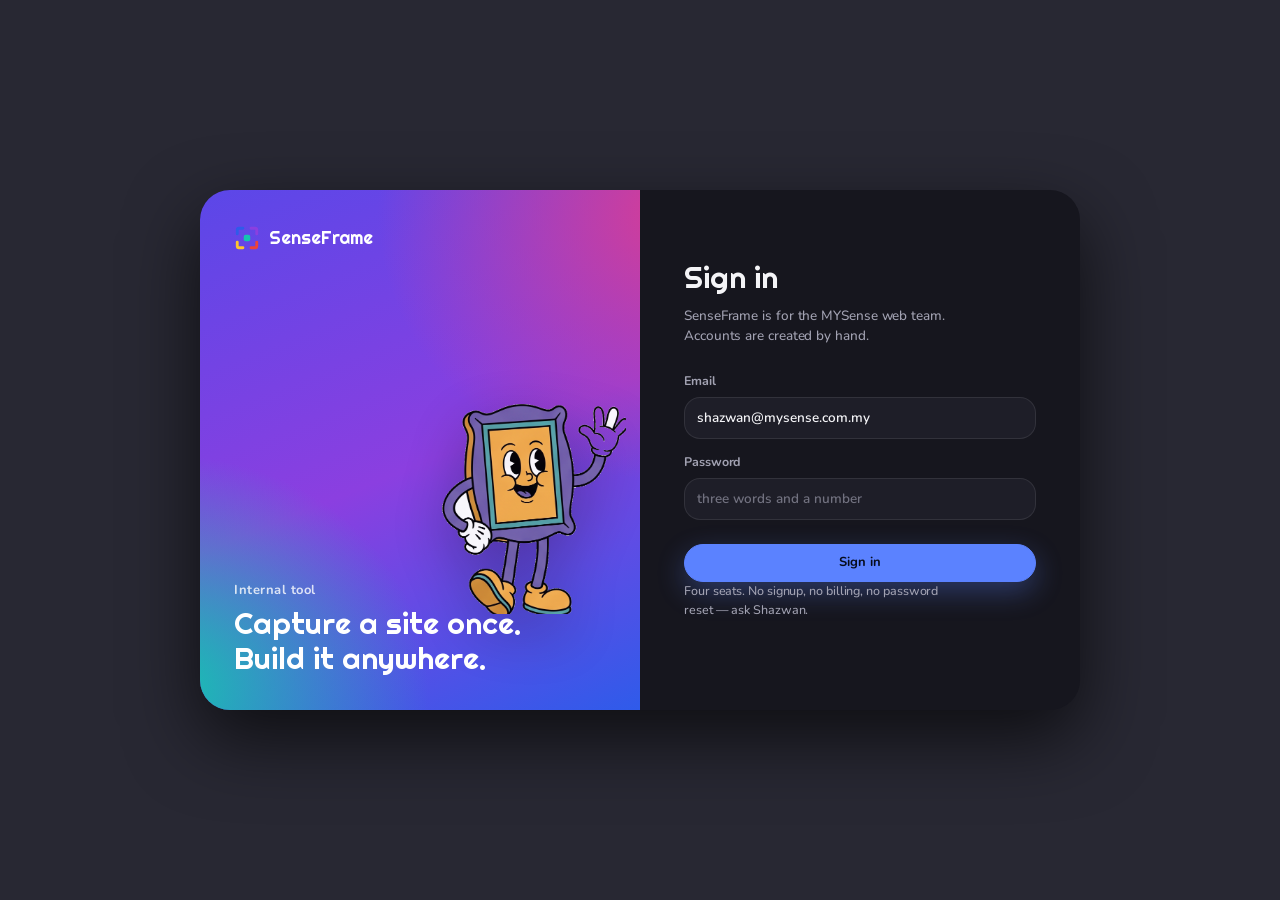
==== commit ce5b3440: "Rebuild 19 Nov 2026, 16:47" ====
--- a/index.html
+++ b/index.html
@@ -9,11 +9,11 @@
 <link href="https://fonts.googleapis.com/css2?family=Righteous&family=Nunito:ital,wght@0,300..900;1,300..900&display=swap" rel="stylesheet">
 <link rel="stylesheet" href="css/tokens.css?v=1795054296">
 <link rel="stylesheet" href="css/text-entry.css?v=1795054242">
-<link rel="stylesheet" href="css/app.css?v=1795075421">
+<link rel="stylesheet" href="css/app.css?v=1795077702">
 <link rel="icon" href="assets/logo.svg">
 <meta name="robots" content="noindex, nofollow">
 <script>window.SF_VIEWER = {
- "built": "19 Nov 2026, 16:07",
+ "built": "19 Nov 2026, 16:47",
  "clones": [
   "angelic-troll-370301-framer-app-rebrand",
   "kairn-framer-website-rebrand",
@@ -43,13 +43,14 @@
       <p>SenseFrame is for the MYSense web team. Accounts are created by hand.</p>
       <div class="field">
         <label for="email">Email</label>
-        <input class="input" id="email" type="email" value="shazwan@mysense.com.my">
+        <input class="input" id="email" type="email" value="shazwan@mysense.com.my" autocomplete="username">
       </div>
       <div class="field">
         <label for="pw">Password</label>
-        <input class="input" id="pw" type="password" value="............">
+        <input class="input" id="pw" type="password" placeholder="three words and a number" autocomplete="current-password">
       </div>
       <button class="btn btn-primary btn-block" id="do-login" style="margin-top:10px">Sign in</button>
+      <p class="login-err" id="login-err" hidden></p>
       <p class="login-note">Four seats. No signup, no billing, no password reset — ask Shazwan.</p>
     </div>
   </div>
@@ -182,6 +183,7 @@
         <div class="spacer"></div>
         <button class="btn btn-sm" id="act-edit">Edit content</button>
         <button class="btn btn-sm" id="act-open">Preview</button>
+        <button class="btn btn-sm" id="act-seo">SEO</button>
         <button class="btn btn-sm" id="act-qc">Checklist</button>
         <button class="btn btn-sm btn-primary" id="act-elementor">Generate Elementor pack</button>
       </div>
@@ -427,6 +429,21 @@
   </div>
 </div>
 
+<!-- =============================================================== SEO -->
+<div class="modal" id="seo" hidden>
+  <div class="qc-card">
+    <img class="qc-buddy" src="assets/mascot/blueprint.png" alt="">
+    <div class="job-head">
+      <h3>SEO read</h3>
+      <div class="spacer"></div>
+      <span class="chip" id="seo-tally"></span>
+      <button class="btn btn-sm" id="seo-close">Close</button>
+    </div>
+    <p class="qc-sub" id="seo-sub"></p>
+    <div class="qc-list" id="seo-list"></div>
+  </div>
+</div>
+
 <!-- ============================================================ JOB -->
 <div class="modal" id="job" hidden>
   <div class="job-card">
@@ -443,7 +460,7 @@
 </div>
 
 <script src="js/text-entry.js?v=1795054242"></script>
-<script src="js/app.js?v=1795075497"></script>
+<script src="js/app.js?v=1795077702"></script>
 <script src="js/rise.js?v=1795056075"></script>
 </body>
 </html>
--- a/css/app.css
+++ b/css/app.css
@@ -1368,3 +1368,8 @@
 }
 .viewer-foot a { color: var(--accent); }
 .is-viewer .tpl-sec-head h3 { cursor: default; }
+
+.login-err {
+  margin: 10px 0 0; padding: 8px 11px; border-radius: var(--r-sm);
+  background: var(--bad-soft); color: var(--bad); font-size: 12.5px;
+}
